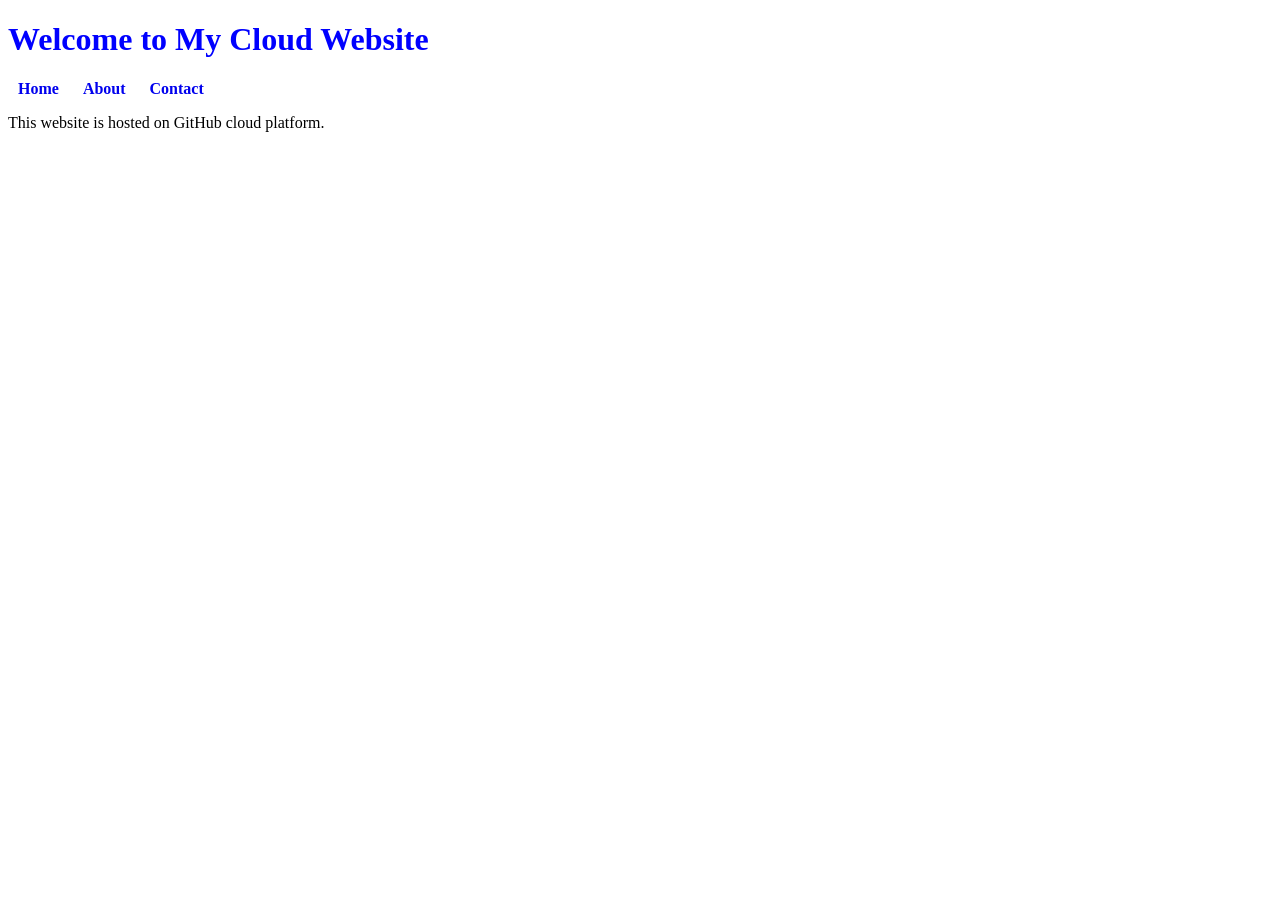
==== index.html @ fdbb37f9 "Create index.html" ====
<!DOCTYPE html>
<html>
<head>
<title>My Cloud Website</title>
<link rel="stylesheet" href="style.css">
</head>

<body>

<h1>Welcome to My Cloud Website</h1>

<nav>
<a href="index.html">Home</a>
<a href="about.html">About</a>
<a href="contact.html">Contact</a>
</nav>

<p>This website is hosted on GitHub cloud platform.</p>

</body>
</html>
---- style.css ----
Create style.css
body{
font-family: Arial;
text-align: center;
background-color: #f2f2f2;
}

h1{
color: blue;
}

nav a{
margin: 10px;
text-decoration: none;
font-weight: bold;
}
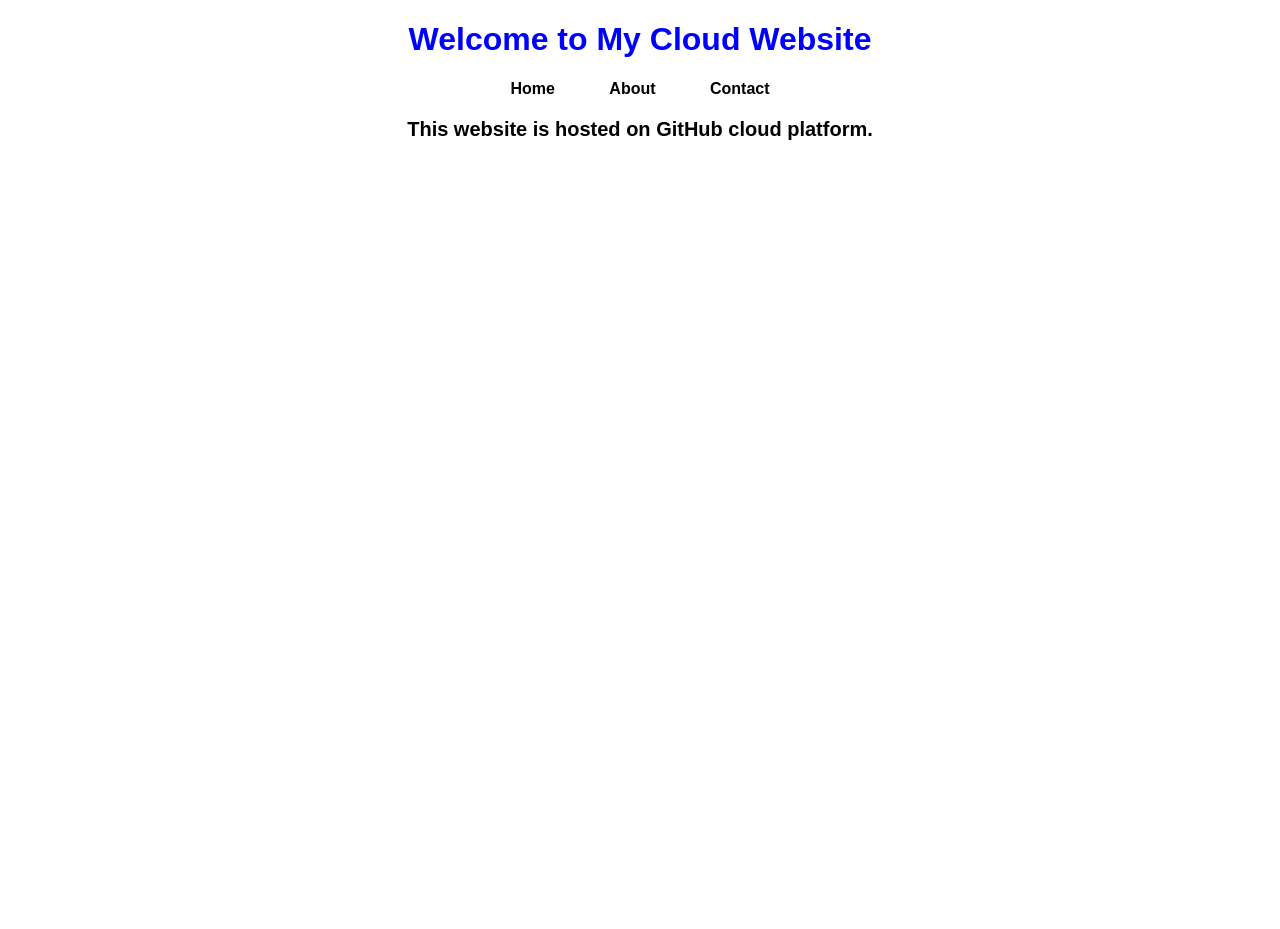
==== commit 1d272dd6: "Update index.html" ====
--- a/index.html
+++ b/index.html
@@ -1,21 +1,23 @@
 <!DOCTYPE html>
 <html>
 <head>
-<title>My Cloud Website</title>
-<link rel="stylesheet" href="style.css">
+    <title>Home</title>
+    <link rel="stylesheet" href="style.css">
 </head>
 
 <body>
 
-<h1>Welcome to My Cloud Website</h1>
+<h1 style="color:blue;">Welcome to My Cloud Website</h1>
 
 <nav>
-<a href="index.html">Home</a>
-<a href="about.html">About</a>
-<a href="contact.html">Contact</a>
+    <a href="index.html" style="color:black;">Home</a>
+    <a href="about.html" style="color:black;">About</a>
+    <a href="contact.html" style="color:black;">Contact</a>
 </nav>
 
-<p>This website is hosted on GitHub cloud platform.</p>
+<p style="color:black;">
+This website is hosted on GitHub cloud platform.
+</p>
 
 </body>
 </html>
--- a/style.css
+++ b/style.css
@@ -1,16 +1,29 @@
-Create style.css
 body{
-font-family: Arial;
-text-align: center;
-background-color: #f2f2f2;
+    font-family: Arial;
+    text-align: center;
+    background-image: url("background.png");
+    background-size: cover;
+    background-repeat: no-repeat;
+    background-position: center;
+    min-height: 100vh;
 }
 
 h1{
-color: blue;
+    color: blue;
+}
+
+p{
+    color: black;
+    font-size: 20px;
+    font-weight: bold;
 }
 
 nav a{
-margin: 10px;
-text-decoration: none;
-font-weight: bold;
+    margin: 10px;
+    text-decoration: none;
+    font-weight: bold;
+    color: black;
+    background-color: white;
+    padding: 10px 15px;
+    border-radius: 5px;
 }
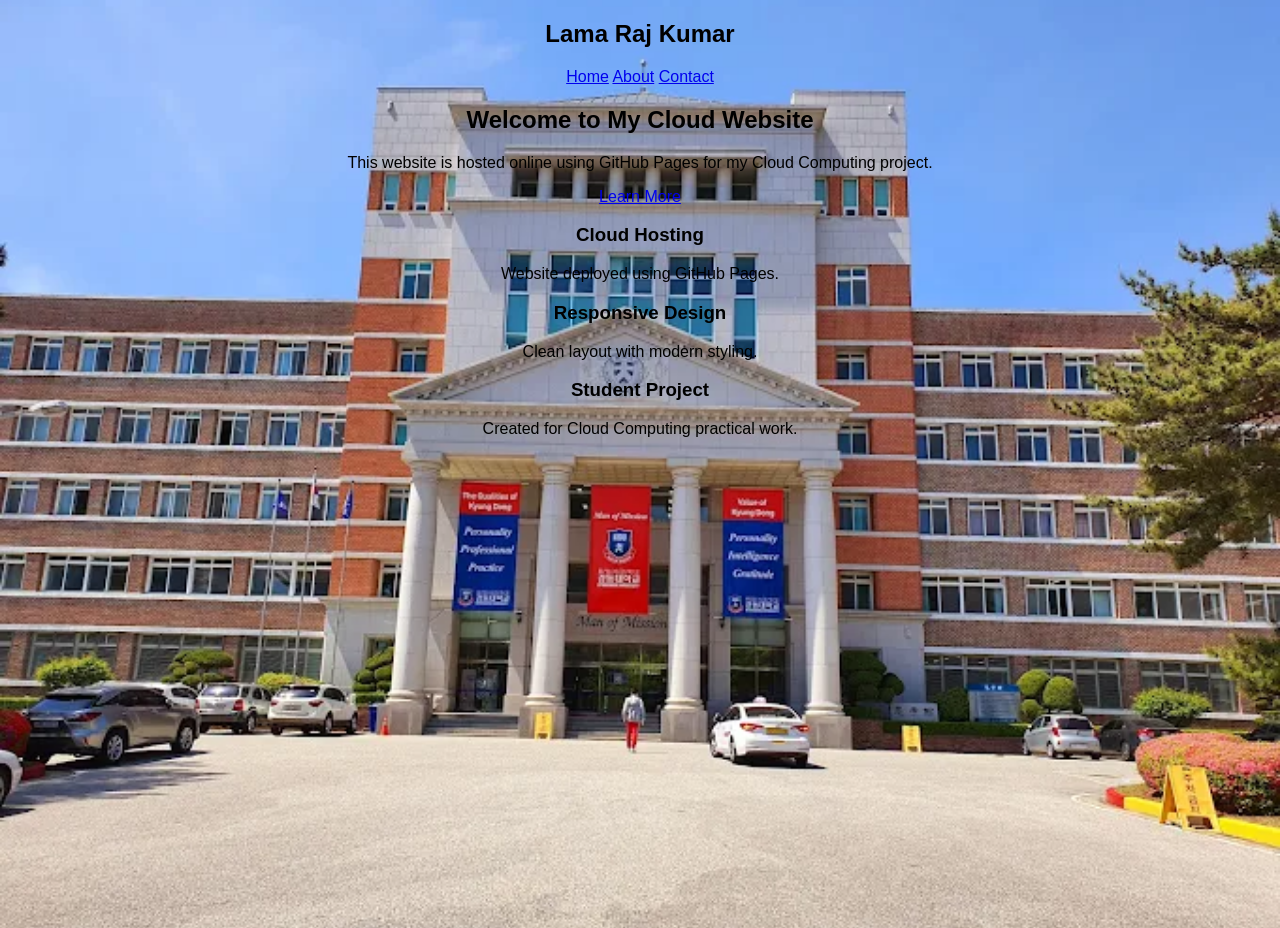
==== commit 3f2420f0: "Update index.html" ====
--- a/index.html
+++ b/index.html
@@ -1,23 +1,47 @@
 <!DOCTYPE html>
 <html>
 <head>
-    <title>Home</title>
+    <title>Home - Cloud Computing Project</title>
     <link rel="stylesheet" href="style.css">
 </head>
-
 <body>
 
-<h1 style="color:blue;">Welcome to My Cloud Website</h1>
+<div class="page">
 
-<nav>
-    <a href="index.html" style="color:black;">Home</a>
-    <a href="about.html" style="color:black;">About</a>
-    <a href="contact.html" style="color:black;">Contact</a>
-</nav>
+    <nav>
+        <h2>Lama Raj Kumar</h2>
+        <div>
+            <a href="index.html">Home</a>
+            <a href="about.html">About</a>
+            <a href="contact.html">Contact</a>
+        </div>
+    </nav>
 
-<p style="color:black;">
-This website is hosted on GitHub cloud platform.
-</p>
+    <section class="hero">
+        <h1>Welcome to My Cloud Website</h1>
+        <p>This website is hosted online using GitHub Pages for my Cloud Computing project.</p>
+        <a class="btn" href="about.html">Learn More</a>
+    </section>
 
+    <section class="cards">
+        <div class="card">
+            <h3>Cloud Hosting</h3>
+            <p>Website deployed using GitHub Pages.</p>
+        </div>
+
+        <div class="card">
+            <h3>Responsive Design</h3>
+            <p>Clean layout with modern styling.</p>
+        </div>
+
+        <div class="card">
+            <h3>Student Project</h3>
+            <p>Created for Cloud Computing practical work.</p>
+        </div>
+    </section>
+
+</div>
+
+<script src="script.js"></script>
 </body>
 </html>
--- a/style.css
+++ b/style.css
@@ -1,29 +1,9 @@
 body{
     font-family: Arial;
     text-align: center;
-    background-image: url("background.png");
+    background-image: url("bg.png");
     background-size: cover;
     background-repeat: no-repeat;
     background-position: center;
     min-height: 100vh;
 }
-
-h1{
-    color: blue;
-}
-
-p{
-    color: black;
-    font-size: 20px;
-    font-weight: bold;
-}
-
-nav a{
-    margin: 10px;
-    text-decoration: none;
-    font-weight: bold;
-    color: black;
-    background-color: white;
-    padding: 10px 15px;
-    border-radius: 5px;
-}
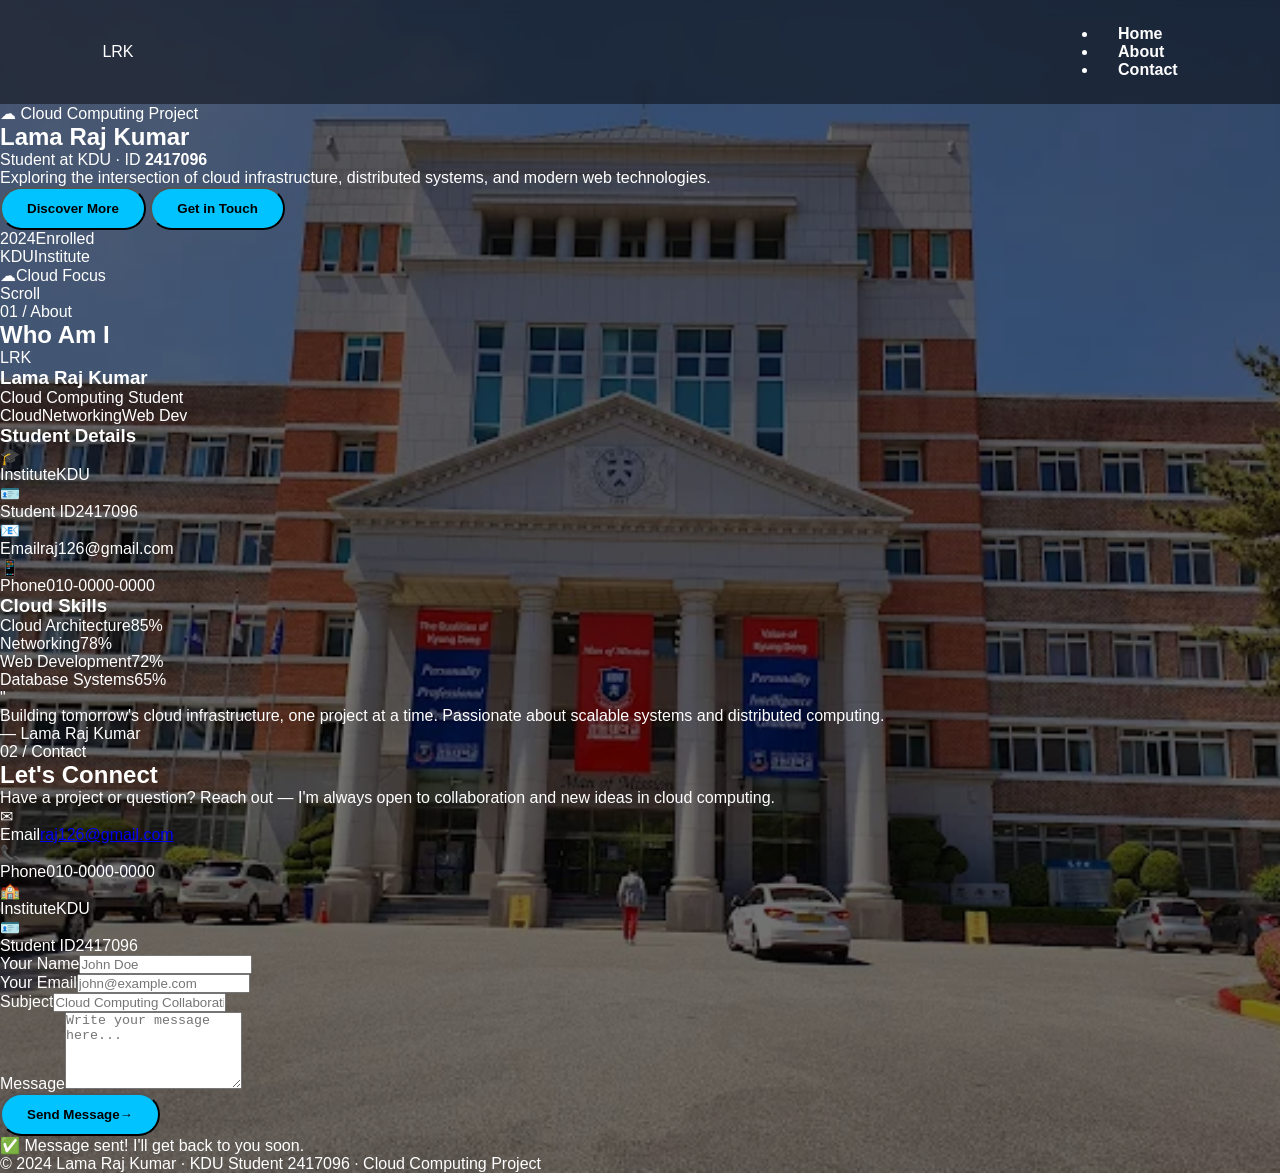
==== commit 450f9c75: "Update index.html" ====
--- a/index.html
+++ b/index.html
@@ -1,47 +1,143 @@
 <!DOCTYPE html>
-<html>
+<html lang="en">
 <head>
-    <title>Home - Cloud Computing Project</title>
-    <link rel="stylesheet" href="style.css">
+  <meta charset="UTF-8" />
+  <meta name="viewport" content="width=device-width, initial-scale=1.0"/>
+  <title>Lama Raj Kumar | KDU</title>
+  <link rel="stylesheet" href="style.css" />
+  <link href="https://fonts.googleapis.com/css2?family=Syne:wght@400;600;700;800&family=DM+Sans:ital,wght@0,300;0,400;0,500;1,300&display=swap" rel="stylesheet">
 </head>
 <body>
 
-<div class="page">
+  <div class="cursor" id="cursor"></div>
+  <div class="cursor-dot" id="cursorDot"></div>
+  <div class="noise"></div>
 
-    <nav>
-        <h2>Lama Raj Kumar</h2>
-        <div>
-            <a href="index.html">Home</a>
-            <a href="about.html">About</a>
-            <a href="contact.html">Contact</a>
+  <nav class="nav" id="nav">
+    <div class="nav-logo">LRK</div>
+    <ul class="nav-links">
+      <li><a href="#home" class="nav-link active" data-section="home">Home</a></li>
+      <li><a href="#about" class="nav-link" data-section="about">About</a></li>
+      <li><a href="#contact" class="nav-link" data-section="contact">Contact</a></li>
+    </ul>
+  </nav>
+
+  <!-- HOME -->
+  <section id="home" class="section section--home active">
+    <div class="home-bg">
+      <div class="orb orb-1"></div>
+      <div class="orb orb-2"></div>
+      <div class="orb orb-3"></div>
+      <div class="grid-lines"></div>
+    </div>
+    <div class="home-content">
+      <div class="home-badge">☁ Cloud Computing Project</div>
+      <h1 class="home-title">
+        <span class="line">Lama</span>
+        <span class="line accent">Raj Kumar</span>
+      </h1>
+      <p class="home-sub">Student at KDU · ID <strong>2417096</strong></p>
+      <p class="home-desc">Exploring the intersection of cloud infrastructure, distributed systems, and modern web technologies.</p>
+      <div class="home-actions">
+        <button class="btn btn--primary" onclick="navigateTo('about')">Discover More</button>
+        <button class="btn btn--ghost" onclick="navigateTo('contact')">Get in Touch</button>
+      </div>
+      <div class="home-stats">
+        <div class="stat"><span class="stat-num">2024</span><span class="stat-label">Enrolled</span></div>
+        <div class="stat-div"></div>
+        <div class="stat"><span class="stat-num">KDU</span><span class="stat-label">Institute</span></div>
+        <div class="stat-div"></div>
+        <div class="stat"><span class="stat-num">☁</span><span class="stat-label">Cloud Focus</span></div>
+      </div>
+    </div>
+    <div class="scroll-hint"><span>Scroll</span><div class="scroll-line"></div></div>
+  </section>
+
+  <!-- ABOUT -->
+  <section id="about" class="section section--about">
+    <div class="about-bg">
+      <div class="orb orb-a1"></div>
+      <div class="orb orb-a2"></div>
+    </div>
+    <div class="section-header">
+      <span class="section-tag">01 / About</span>
+      <h2 class="section-title">Who Am I</h2>
+    </div>
+    <div class="about-grid">
+      <div class="about-card card-profile">
+        <div class="profile-avatar">
+          <div class="avatar-ring"></div>
+          <div class="avatar-inner">LRK</div>
         </div>
-    </nav>
+        <h3>Lama Raj Kumar</h3>
+        <p>Cloud Computing Student</p>
+        <div class="profile-tags">
+          <span>Cloud</span><span>Networking</span><span>Web Dev</span>
+        </div>
+      </div>
+      <div class="about-card card-info">
+        <h3 class="card-title">Student Details</h3>
+        <ul class="info-list">
+          <li><span class="info-icon">🎓</span><div><span class="info-label">Institute</span><span class="info-val">KDU</span></div></li>
+          <li><span class="info-icon">🪪</span><div><span class="info-label">Student ID</span><span class="info-val">2417096</span></div></li>
+          <li><span class="info-icon">📧</span><div><span class="info-label">Email</span><span class="info-val">raj126@gmail.com</span></div></li>
+          <li><span class="info-icon">📱</span><div><span class="info-label">Phone</span><span class="info-val">010-0000-0000</span></div></li>
+        </ul>
+      </div>
+      <div class="about-card card-skills">
+        <h3 class="card-title">Cloud Skills</h3>
+        <div class="skill-bars">
+          <div class="skill-item"><div class="skill-meta"><span>Cloud Architecture</span><span>85%</span></div><div class="skill-bar"><div class="skill-fill" data-w="85"></div></div></div>
+          <div class="skill-item"><div class="skill-meta"><span>Networking</span><span>78%</span></div><div class="skill-bar"><div class="skill-fill" data-w="78"></div></div></div>
+          <div class="skill-item"><div class="skill-meta"><span>Web Development</span><span>72%</span></div><div class="skill-bar"><div class="skill-fill" data-w="72"></div></div></div>
+          <div class="skill-item"><div class="skill-meta"><span>Database Systems</span><span>65%</span></div><div class="skill-bar"><div class="skill-fill" data-w="65"></div></div></div>
+        </div>
+      </div>
+      <div class="about-card card-quote">
+        <div class="quote-mark">"</div>
+        <p>Building tomorrow's cloud infrastructure, one project at a time. Passionate about scalable systems and distributed computing.</p>
+        <span class="quote-author">— Lama Raj Kumar</span>
+      </div>
+    </div>
+  </section>
 
-    <section class="hero">
-        <h1>Welcome to My Cloud Website</h1>
-        <p>This website is hosted online using GitHub Pages for my Cloud Computing project.</p>
-        <a class="btn" href="about.html">Learn More</a>
-    </section>
+  <!-- CONTACT -->
+  <section id="contact" class="section section--contact">
+    <div class="contact-bg">
+      <div class="orb orb-c1"></div>
+      <div class="orb orb-c2"></div>
+    </div>
+    <div class="section-header">
+      <span class="section-tag">02 / Contact</span>
+      <h2 class="section-title">Let's Connect</h2>
+    </div>
+    <div class="contact-layout">
+      <div class="contact-info">
+        <p class="contact-intro">Have a project or question? Reach out — I'm always open to collaboration and new ideas in cloud computing.</p>
+        <div class="contact-cards">
+          <div class="contact-card"><div class="cc-icon">✉</div><div><span class="cc-label">Email</span><a href="mailto:raj126@gmail.com" class="cc-val">raj126@gmail.com</a></div></div>
+          <div class="contact-card"><div class="cc-icon">📞</div><div><span class="cc-label">Phone</span><span class="cc-val">010-0000-0000</span></div></div>
+          <div class="contact-card"><div class="cc-icon">🏫</div><div><span class="cc-label">Institute</span><span class="cc-val">KDU</span></div></div>
+          <div class="contact-card"><div class="cc-icon">🪪</div><div><span class="cc-label">Student ID</span><span class="cc-val">2417096</span></div></div>
+        </div>
+      </div>
+      <form class="contact-form" id="contactForm" onsubmit="handleSubmit(event)">
+        <div class="form-row">
+          <div class="form-group"><label>Your Name</label><input type="text" placeholder="John Doe" required /></div>
+          <div class="form-group"><label>Your Email</label><input type="email" placeholder="john@example.com" required /></div>
+        </div>
+        <div class="form-group"><label>Subject</label><input type="text" placeholder="Cloud Computing Collaboration..." required /></div>
+        <div class="form-group"><label>Message</label><textarea rows="5" placeholder="Write your message here..." required></textarea></div>
+        <button type="submit" class="btn btn--primary btn--full"><span class="btn-text">Send Message</span><span class="btn-icon">→</span></button>
+        <div class="form-success" id="formSuccess">✅ Message sent! I'll get back to you soon.</div>
+      </form>
+    </div>
+  </section>
 
-    <section class="cards">
-        <div class="card">
-            <h3>Cloud Hosting</h3>
-            <p>Website deployed using GitHub Pages.</p>
-        </div>
+  <footer class="footer">
+    <p>© 2024 Lama Raj Kumar · KDU Student <span>2417096</span> · Cloud Computing Project</p>
+  </footer>
 
-        <div class="card">
-            <h3>Responsive Design</h3>
-            <p>Clean layout with modern styling.</p>
-        </div>
-
-        <div class="card">
-            <h3>Student Project</h3>
-            <p>Created for Cloud Computing practical work.</p>
-        </div>
-    </section>
-
-</div>
-
-<script src="script.js"></script>
+  <script src="script.js"></script>
 </body>
 </html>
--- a/style.css
+++ b/style.css
@@ -1,9 +1,154 @@
+*{
+    margin: 0;
+    padding: 0;
+    box-sizing: border-box;
+}
+
 body{
-    font-family: Arial;
+    font-family: Arial, sans-serif;
+    background-image: linear-gradient(rgba(0,0,0,0.55), rgba(0,0,0,0.55)), url("bg.png");
+    background-size: cover;
+    background-position: center;
+    background-repeat: no-repeat;
+    min-height: 100vh;
+    color: white;
+}
+
+.page{
+    animation: fadeIn 0.7s ease-in-out;
+}
+
+@keyframes fadeIn{
+    from{
+        opacity: 0;
+        transform: translateY(20px);
+    }
+    to{
+        opacity: 1;
+        transform: translateY(0);
+    }
+}
+
+nav{
+    display: flex;
+    justify-content: space-between;
+    align-items: center;
+    padding: 25px 8%;
+    background: rgba(0,0,0,0.45);
+    backdrop-filter: blur(8px);
+}
+
+nav h2{
+    color: #00c3ff;
+}
+
+nav a{
+    color: white;
+    text-decoration: none;
+    margin-left: 20px;
+    font-weight: bold;
+    transition: 0.3s;
+}
+
+nav a:hover{
+    color: #00c3ff;
+}
+
+.hero{
     text-align: center;
-    background-image: url("bg.png");
-    background-size: cover;
-    background-repeat: no-repeat;
-    background-position: center;
-    min-height: 100vh;
+    padding: 120px 20px 60px;
 }
+
+.hero h1{
+    font-size: 48px;
+    color: #00c3ff;
+    margin-bottom: 20px;
+}
+
+.hero p{
+    font-size: 20px;
+    margin-bottom: 30px;
+}
+
+.btn{
+    background: #00c3ff;
+    color: black;
+    padding: 12px 25px;
+    border-radius: 25px;
+    text-decoration: none;
+    font-weight: bold;
+    transition: 0.3s;
+}
+
+.btn:hover{
+    background: white;
+}
+
+.cards{
+    display: flex;
+    justify-content: center;
+    gap: 25px;
+    padding: 40px;
+    flex-wrap: wrap;
+}
+
+.card{
+    background: rgba(255,255,255,0.15);
+    padding: 25px;
+    width: 250px;
+    border-radius: 15px;
+    text-align: center;
+    backdrop-filter: blur(8px);
+    transition: 0.3s;
+}
+
+.card:hover{
+    transform: translateY(-10px);
+    background: rgba(255,255,255,0.25);
+}
+
+.card h3{
+    color: #00c3ff;
+    margin-bottom: 10px;
+}
+
+.content{
+    text-align: center;
+    padding: 100px 20px;
+}
+
+.content h1{
+    font-size: 42px;
+    color: #00c3ff;
+    margin-bottom: 20px;
+}
+
+.content p{
+    font-size: 20px;
+    margin: 10px;
+}
+
+.info-box{
+    background: rgba(255,255,255,0.15);
+    width: 400px;
+    max-width: 90%;
+    margin: 30px auto;
+    padding: 25px;
+    border-radius: 15px;
+    backdrop-filter: blur(8px);
+}
+
+@media(max-width: 700px){
+    nav{
+        flex-direction: column;
+    }
+
+    nav a{
+        display: inline-block;
+        margin: 10px;
+    }
+
+    .hero h1{
+        font-size: 34px;
+    }
+}
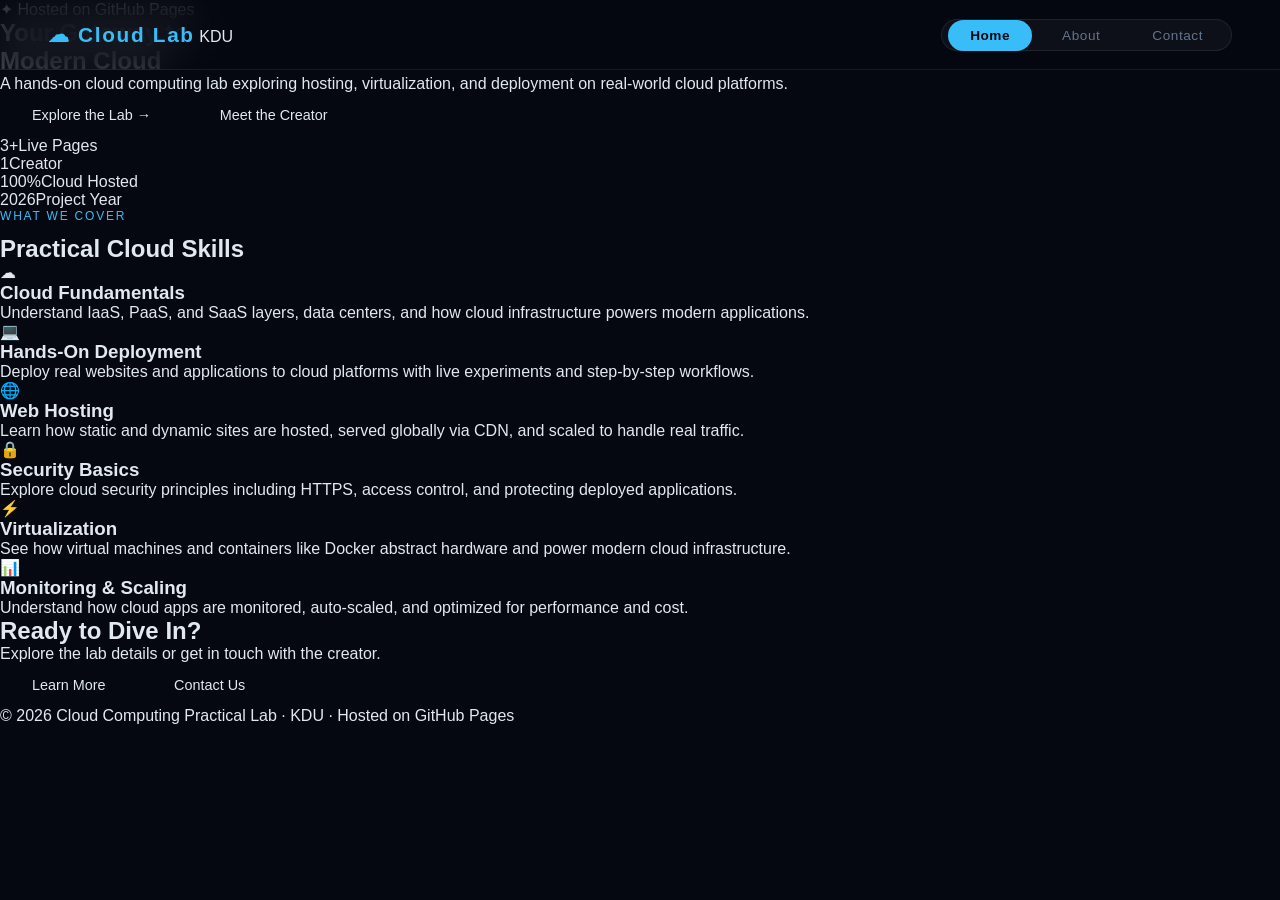
==== commit 43031b53: "Update index.html" ====
--- a/index.html
+++ b/index.html
@@ -3,141 +3,74 @@
 <head>
   <meta charset="UTF-8" />
   <meta name="viewport" content="width=device-width, initial-scale=1.0"/>
-  <title>Lama Raj Kumar | KDU</title>
+  <title>Home | Cloud Computing Lab</title>
   <link rel="stylesheet" href="style.css" />
-  <link href="https://fonts.googleapis.com/css2?family=Syne:wght@400;600;700;800&family=DM+Sans:ital,wght@0,300;0,400;0,500;1,300&display=swap" rel="stylesheet">
+  <link href="https://fonts.googleapis.com/css2?family=Inter:wght@300;400;500;600;700&display=swap" rel="stylesheet">
 </head>
 <body>
 
-  <div class="cursor" id="cursor"></div>
-  <div class="cursor-dot" id="cursorDot"></div>
-  <div class="noise"></div>
-
-  <nav class="nav" id="nav">
-    <div class="nav-logo">LRK</div>
+  <nav class="nav">
+    <div class="nav-brand">
+      <span class="nav-logo">☁ Cloud Lab</span>
+      <span class="nav-uni">KDU</span>
+    </div>
     <ul class="nav-links">
-      <li><a href="#home" class="nav-link active" data-section="home">Home</a></li>
-      <li><a href="#about" class="nav-link" data-section="about">About</a></li>
-      <li><a href="#contact" class="nav-link" data-section="contact">Contact</a></li>
+      <li><a href="index.html" class="nav-link active">Home</a></li>
+      <li><a href="about.html" class="nav-link">About</a></li>
+      <li><a href="contact.html" class="nav-link">Contact</a></li>
     </ul>
   </nav>
 
-  <!-- HOME -->
-  <section id="home" class="section section--home active">
-    <div class="home-bg">
-      <div class="orb orb-1"></div>
-      <div class="orb orb-2"></div>
-      <div class="orb orb-3"></div>
-      <div class="grid-lines"></div>
-    </div>
-    <div class="home-content">
-      <div class="home-badge">☁ Cloud Computing Project</div>
-      <h1 class="home-title">
-        <span class="line">Lama</span>
-        <span class="line accent">Raj Kumar</span>
-      </h1>
-      <p class="home-sub">Student at KDU · ID <strong>2417096</strong></p>
-      <p class="home-desc">Exploring the intersection of cloud infrastructure, distributed systems, and modern web technologies.</p>
-      <div class="home-actions">
-        <button class="btn btn--primary" onclick="navigateTo('about')">Discover More</button>
-        <button class="btn btn--ghost" onclick="navigateTo('contact')">Get in Touch</button>
-      </div>
-      <div class="home-stats">
-        <div class="stat"><span class="stat-num">2024</span><span class="stat-label">Enrolled</span></div>
-        <div class="stat-div"></div>
-        <div class="stat"><span class="stat-num">KDU</span><span class="stat-label">Institute</span></div>
-        <div class="stat-div"></div>
-        <div class="stat"><span class="stat-num">☁</span><span class="stat-label">Cloud Focus</span></div>
+  <div class="hosted-bar">✦ Hosted on GitHub Pages</div>
+
+  <!-- HERO -->
+  <section class="hero">
+    <div class="hero-content">
+      <h1 class="hero-title">Your Gateway to<br><span class="gradient-text">Modern Cloud</span></h1>
+      <p class="hero-sub">A hands-on cloud computing lab exploring hosting, virtualization, and deployment on real-world cloud platforms.</p>
+      <div class="hero-btns">
+        <a href="about.html" class="btn btn-primary">Explore the Lab →</a>
+        <a href="contact.html" class="btn btn-outline">Meet the Creator</a>
       </div>
     </div>
-    <div class="scroll-hint"><span>Scroll</span><div class="scroll-line"></div></div>
-  </section>
 
-  <!-- ABOUT -->
-  <section id="about" class="section section--about">
-    <div class="about-bg">
-      <div class="orb orb-a1"></div>
-      <div class="orb orb-a2"></div>
-    </div>
-    <div class="section-header">
-      <span class="section-tag">01 / About</span>
-      <h2 class="section-title">Who Am I</h2>
-    </div>
-    <div class="about-grid">
-      <div class="about-card card-profile">
-        <div class="profile-avatar">
-          <div class="avatar-ring"></div>
-          <div class="avatar-inner">LRK</div>
-        </div>
-        <h3>Lama Raj Kumar</h3>
-        <p>Cloud Computing Student</p>
-        <div class="profile-tags">
-          <span>Cloud</span><span>Networking</span><span>Web Dev</span>
-        </div>
-      </div>
-      <div class="about-card card-info">
-        <h3 class="card-title">Student Details</h3>
-        <ul class="info-list">
-          <li><span class="info-icon">🎓</span><div><span class="info-label">Institute</span><span class="info-val">KDU</span></div></li>
-          <li><span class="info-icon">🪪</span><div><span class="info-label">Student ID</span><span class="info-val">2417096</span></div></li>
-          <li><span class="info-icon">📧</span><div><span class="info-label">Email</span><span class="info-val">raj126@gmail.com</span></div></li>
-          <li><span class="info-icon">📱</span><div><span class="info-label">Phone</span><span class="info-val">010-0000-0000</span></div></li>
-        </ul>
-      </div>
-      <div class="about-card card-skills">
-        <h3 class="card-title">Cloud Skills</h3>
-        <div class="skill-bars">
-          <div class="skill-item"><div class="skill-meta"><span>Cloud Architecture</span><span>85%</span></div><div class="skill-bar"><div class="skill-fill" data-w="85"></div></div></div>
-          <div class="skill-item"><div class="skill-meta"><span>Networking</span><span>78%</span></div><div class="skill-bar"><div class="skill-fill" data-w="78"></div></div></div>
-          <div class="skill-item"><div class="skill-meta"><span>Web Development</span><span>72%</span></div><div class="skill-bar"><div class="skill-fill" data-w="72"></div></div></div>
-          <div class="skill-item"><div class="skill-meta"><span>Database Systems</span><span>65%</span></div><div class="skill-bar"><div class="skill-fill" data-w="65"></div></div></div>
-        </div>
-      </div>
-      <div class="about-card card-quote">
-        <div class="quote-mark">"</div>
-        <p>Building tomorrow's cloud infrastructure, one project at a time. Passionate about scalable systems and distributed computing.</p>
-        <span class="quote-author">— Lama Raj Kumar</span>
-      </div>
+    <div class="stats-row">
+      <div class="stat-box"><span class="stat-n">3+</span><span class="stat-l">Live Pages</span></div>
+      <div class="stat-box"><span class="stat-n">1</span><span class="stat-l">Creator</span></div>
+      <div class="stat-box"><span class="stat-n">100%</span><span class="stat-l">Cloud Hosted</span></div>
+      <div class="stat-box"><span class="stat-n">2026</span><span class="stat-l">Project Year</span></div>
     </div>
   </section>
 
-  <!-- CONTACT -->
-  <section id="contact" class="section section--contact">
-    <div class="contact-bg">
-      <div class="orb orb-c1"></div>
-      <div class="orb orb-c2"></div>
+  <!-- FEATURES -->
+  <section class="features">
+    <div class="features-header">
+      <p class="section-tag">What We Cover</p>
+      <h2>Practical Cloud Skills</h2>
     </div>
-    <div class="section-header">
-      <span class="section-tag">02 / Contact</span>
-      <h2 class="section-title">Let's Connect</h2>
+    <div class="cards-grid">
+      <div class="card"><div class="card-icon">☁</div><h3>Cloud Fundamentals</h3><p>Understand IaaS, PaaS, and SaaS layers, data centers, and how cloud infrastructure powers modern applications.</p></div>
+      <div class="card"><div class="card-icon">💻</div><h3>Hands-On Deployment</h3><p>Deploy real websites and applications to cloud platforms with live experiments and step-by-step workflows.</p></div>
+      <div class="card"><div class="card-icon">🌐</div><h3>Web Hosting</h3><p>Learn how static and dynamic sites are hosted, served globally via CDN, and scaled to handle real traffic.</p></div>
+      <div class="card"><div class="card-icon">🔒</div><h3>Security Basics</h3><p>Explore cloud security principles including HTTPS, access control, and protecting deployed applications.</p></div>
+      <div class="card"><div class="card-icon">⚡</div><h3>Virtualization</h3><p>See how virtual machines and containers like Docker abstract hardware and power modern cloud infrastructure.</p></div>
+      <div class="card"><div class="card-icon">📊</div><h3>Monitoring & Scaling</h3><p>Understand how cloud apps are monitored, auto-scaled, and optimized for performance and cost.</p></div>
     </div>
-    <div class="contact-layout">
-      <div class="contact-info">
-        <p class="contact-intro">Have a project or question? Reach out — I'm always open to collaboration and new ideas in cloud computing.</p>
-        <div class="contact-cards">
-          <div class="contact-card"><div class="cc-icon">✉</div><div><span class="cc-label">Email</span><a href="mailto:raj126@gmail.com" class="cc-val">raj126@gmail.com</a></div></div>
-          <div class="contact-card"><div class="cc-icon">📞</div><div><span class="cc-label">Phone</span><span class="cc-val">010-0000-0000</span></div></div>
-          <div class="contact-card"><div class="cc-icon">🏫</div><div><span class="cc-label">Institute</span><span class="cc-val">KDU</span></div></div>
-          <div class="contact-card"><div class="cc-icon">🪪</div><div><span class="cc-label">Student ID</span><span class="cc-val">2417096</span></div></div>
-        </div>
-      </div>
-      <form class="contact-form" id="contactForm" onsubmit="handleSubmit(event)">
-        <div class="form-row">
-          <div class="form-group"><label>Your Name</label><input type="text" placeholder="John Doe" required /></div>
-          <div class="form-group"><label>Your Email</label><input type="email" placeholder="john@example.com" required /></div>
-        </div>
-        <div class="form-group"><label>Subject</label><input type="text" placeholder="Cloud Computing Collaboration..." required /></div>
-        <div class="form-group"><label>Message</label><textarea rows="5" placeholder="Write your message here..." required></textarea></div>
-        <button type="submit" class="btn btn--primary btn--full"><span class="btn-text">Send Message</span><span class="btn-icon">→</span></button>
-        <div class="form-success" id="formSuccess">✅ Message sent! I'll get back to you soon.</div>
-      </form>
+  </section>
+
+  <!-- CTA -->
+  <section class="cta">
+    <h2>Ready to Dive In?</h2>
+    <p>Explore the lab details or get in touch with the creator.</p>
+    <div class="hero-btns">
+      <a href="about.html" class="btn btn-primary">Learn More</a>
+      <a href="contact.html" class="btn btn-outline">Contact Us</a>
     </div>
   </section>
 
   <footer class="footer">
-    <p>© 2024 Lama Raj Kumar · KDU Student <span>2417096</span> · Cloud Computing Project</p>
+    <p>© 2026 Cloud Computing Practical Lab · KDU · Hosted on GitHub Pages</p>
   </footer>
 
-  <script src="script.js"></script>
 </body>
 </html>
--- a/style.css
+++ b/style.css
@@ -1,154 +1,123 @@
-*{
-    margin: 0;
-    padding: 0;
-    box-sizing: border-box;
+:root {
+  --bg: #050810;
+  --surface: rgba(255,255,255,0.04);
+  --surface2: rgba(255,255,255,0.08);
+  --border: rgba(255,255,255,0.08);
+  --border-hover: rgba(100,200,255,0.3);
+  --accent: #38bdf8;
+  --accent2: #818cf8;
+  --accent3: #34d399;
+  --text: #e2e8f0;
+  --text-dim: #64748b;
+  --text-muted: #334155;
+  --nav-h: 70px;
+  --radius: 16px;
+  --transition: 0.65s cubic-bezier(0.77, 0, 0.175, 1);
 }
 
-body{
-    font-family: Arial, sans-serif;
-    background-image: linear-gradient(rgba(0,0,0,0.55), rgba(0,0,0,0.55)), url("bg.png");
-    background-size: cover;
-    background-position: center;
-    background-repeat: no-repeat;
-    min-height: 100vh;
-    color: white;
-}
+*, *::before, *::after { margin: 0; padding: 0; box-sizing: border-box; }
+html { scroll-behavior: smooth; }
+body { font-family: 'DM Sans', sans-serif; background: var(--bg); color: var(--text); min-height: 100vh; overflow-x: hidden; cursor: none; }
+a { color: inherit; text-decoration: none; }
 
-.page{
-    animation: fadeIn 0.7s ease-in-out;
-}
+.cursor { width: 36px; height: 36px; border: 1.5px solid var(--accent); border-radius: 50%; position: fixed; pointer-events: none; z-index: 9999; transform: translate(-50%, -50%); transition: width 0.3s, height 0.3s, border-color 0.3s, opacity 0.3s; mix-blend-mode: screen; }
+.cursor-dot { width: 5px; height: 5px; background: var(--accent); border-radius: 50%; position: fixed; pointer-events: none; z-index: 9999; transform: translate(-50%, -50%); }
+.cursor.active { width: 60px; height: 60px; border-color: var(--accent2); opacity: 0.5; }
 
-@keyframes fadeIn{
-    from{
-        opacity: 0;
-        transform: translateY(20px);
-    }
-    to{
-        opacity: 1;
-        transform: translateY(0);
-    }
-}
+.noise { position: fixed; inset: 0; z-index: 1; pointer-events: none; opacity: 0.03; background-image: url("data:image/svg+xml,%3Csvg viewBox='0 0 256 256' xmlns='http://www.w3.org/2000/svg'%3E%3Cfilter id='noise'%3E%3CfeTurbulence type='fractalNoise' baseFrequency='0.9' numOctaves='4' stitchTiles='stitch'/%3E%3C/filter%3E%3Crect width='100%25' height='100%25' filter='url(%23noise)'/%3E%3C/svg%3E"); background-size: 200px 200px; }
 
-nav{
-    display: flex;
-    justify-content: space-between;
-    align-items: center;
-    padding: 25px 8%;
-    background: rgba(0,0,0,0.45);
-    backdrop-filter: blur(8px);
-}
+.nav { position: fixed; top: 0; left: 0; right: 0; height: var(--nav-h); display: flex; align-items: center; justify-content: space-between; padding: 0 48px; z-index: 100; background: rgba(5,8,16,0.7); backdrop-filter: blur(20px); border-bottom: 1px solid var(--border); }
+.nav-logo { font-family: 'Syne', sans-serif; font-weight: 800; font-size: 1.3rem; letter-spacing: 0.08em; color: var(--accent); cursor: pointer; }
+.nav-logo:hover { text-shadow: 0 0 20px var(--accent); }
+.nav-links { display: flex; gap: 8px; list-style: none; background: var(--surface); border: 1px solid var(--border); border-radius: 100px; padding: 6px; }
+.nav-link { font-family: 'DM Sans', sans-serif; font-size: 0.85rem; font-weight: 500; letter-spacing: 0.04em; padding: 8px 22px; border-radius: 100px; color: var(--text-dim); transition: color 0.25s, background 0.25s; cursor: pointer; }
+.nav-link:hover { color: var(--text); }
+.nav-link.active { background: var(--accent); color: var(--bg); font-weight: 600; }
 
-nav h2{
-    color: #00c3ff;
-}
+.section { min-height: 100vh; padding: calc(var(--nav-h) + 60px) 64px 80px; position: relative; overflow: hidden; display: none; }
+.section.active { display: block; animation: sectionIn 0.7s cubic-bezier(0.77,0,0.175,1) forwards; }
+.section.exit { animation: sectionOut 0.45s cubic-bezier(0.77,0,0.175,1) forwards; }
 
-nav a{
-    color: white;
-    text-decoration: none;
-    margin-left: 20px;
-    font-weight: bold;
-    transition: 0.3s;
-}
+@keyframes sectionIn { from { opacity: 0; transform: translateY(40px); } to { opacity: 1; transform: translateY(0); } }
+@keyframes sectionOut { from { opacity: 1; transform: translateY(0); } to { opacity: 0; transform: translateY(-30px); } }
+@keyframes fadeUp { from { opacity: 0; transform: translateY(24px); } to { opacity: 1; transform: translateY(0); } }
+@keyframes spin { to { transform: rotate(360deg); } }
+@keyframes scrollPulse { 0%, 100% { opacity: 1; } 50% { opacity: 0.3; } }
 
-nav a:hover{
-    color: #00c3ff;
-}
+.orb { position: absolute; border-radius: 50%; filter: blur(90px); pointer-events: none; z-index: 0; }
+.orb-1 { width: 500px; height: 500px; background: rgba(56,189,248,0.12); top: -100px; right: -100px; }
+.orb-2 { width: 400px; height: 400px; background: rgba(129,140,248,0.1); bottom: 50px; left: -100px; }
+.orb-3 { width: 300px; height: 300px; background: rgba(52,211,153,0.08); top: 50%; right: 20%; }
+.orb-a1 { width: 450px; height: 450px; background: rgba(129,140,248,0.12); top: -80px; left: 40%; }
+.orb-a2 { width: 350px; height: 350px; background: rgba(56,189,248,0.08); bottom: 0; left: -80px; }
+.orb-c1 { width: 400px; height: 400px; background: rgba(52,211,153,0.1); top: 0; right: 0; }
+.orb-c2 { width: 500px; height: 500px; background: rgba(56,189,248,0.08); bottom: -100px; left: -100px; }
+.grid-lines { position: absolute; inset: 0; z-index: 0; background-image: linear-gradient(rgba(255,255,255,0.02) 1px, transparent 1px), linear-gradient(90deg, rgba(255,255,255,0.02) 1px, transparent 1px); background-size: 60px 60px; }
 
-.hero{
-    text-align: center;
-    padding: 120px 20px 60px;
-}
+.home-content { position: relative; z-index: 2; max-width: 680px; padding-top: 40px; }
+.home-badge { display: inline-flex; align-items: center; gap: 8px; background: rgba(56,189,248,0.1); border: 1px solid rgba(56,189,248,0.25); color: var(--accent); font-size: 0.8rem; font-weight: 500; letter-spacing: 0.06em; padding: 8px 18px; border-radius: 100px; margin-bottom: 32px; animation: fadeUp 0.6s 0.1s both; }
+.home-title { font-family: 'Syne', sans-serif; font-size: clamp(3.5rem, 8vw, 7rem); font-weight: 800; line-height: 0.95; letter-spacing: -0.03em; margin-bottom: 28px; }
+.home-title .line { display: block; animation: fadeUp 0.7s both; }
+.home-title .line:nth-child(1) { animation-delay: 0.15s; }
+.home-title .line:nth-child(2) { animation-delay: 0.25s; }
+.home-title .accent { background: linear-gradient(135deg, var(--accent), var(--accent2)); -webkit-background-clip: text; -webkit-text-fill-color: transparent; background-clip: text; }
+.home-sub { font-size: 1rem; color: var(--text-dim); margin-bottom: 16px; animation: fadeUp 0.7s 0.3s both; }
+.home-desc { font-size: 1.05rem; color: var(--text-dim); line-height: 1.7; max-width: 520px; margin-bottom: 40px; animation: fadeUp 0.7s 0.35s both; }
+.home-actions { display: flex; gap: 16px; margin-bottom: 64px; animation: fadeUp 0.7s 0.4s both; }
+.home-stats { display: flex; align-items: center; gap: 32px; animation: fadeUp 0.7s 0.5s both; }
+.stat { display: flex; flex-direction: column; gap: 4px; }
+.stat-num { font-family: 'Syne', sans-serif; font-size: 1.5rem; font-weight: 700; }
+.stat-label { font-size: 0.75rem; color: var(--text-dim); letter-spacing: 0.05em; text-transform: uppercase; }
+.stat-div { width: 1px; height: 40px; background: var(--border); }
+.scroll-hint { position: absolute; bottom: 40px; right: 64px; display: flex; flex-direction: column; align-items: center; gap: 12px; z-index: 2; animation: fadeUp 1s 0.8s both; }
+.scroll-hint span { font-size: 0.7rem; letter-spacing: 0.15em; text-transform: uppercase; color: var(--text-muted); writing-mode: vertical-rl; }
+.scroll-line { width: 1px; height: 60px; background: linear-gradient(to bottom, var(--accent), transparent); animation: scrollPulse 2s ease-in-out infinite; }
 
-.hero h1{
-    font-size: 48px;
-    color: #00c3ff;
-    margin-bottom: 20px;
-}
+.btn { font-family: 'DM Sans', sans-serif; font-size: 0.9rem; font-weight: 500; padding: 14px 32px; border-radius: 100px; border: none; cursor: pointer; transition: transform 0.2s, box-shadow 0.2s; display: inline-flex; align-items: center; gap: 8px; }
+.btn--primary { background: var(--accent); color: var(--bg); font-weight: 600; }
+.btn--primary:hover { transform: translateY(-2px); box-shadow: 0 8px 30px rgba(56,189,248,0.35); }
+.btn--ghost { background: var(--surface); color: var(--text); border: 1px solid var(--border); }
+.btn--ghost:hover { background: var(--surface2); border-color: var(--border-hover); transform: translateY(-2px); }
+.btn--full { width: 100%; justify-content: center; border-radius: var(--radius); }
 
-.hero p{
-    font-size: 20px;
-    margin-bottom: 30px;
-}
+.section-header { position: relative; z-index: 2; margin-bottom: 56px; }
+.section-tag { font-size: 0.75rem; letter-spacing: 0.15em; text-transform: uppercase; color: var(--accent); display: block; margin-bottom: 12px; }
+.section-title { font-family: 'Syne', sans-serif; font-size: clamp(2.5rem, 5vw, 4rem); font-weight: 800; letter-spacing: -0.02em; line-height: 1; }
 
-.btn{
-    background: #00c3ff;
-    color: black;
-    padding: 12px 25px;
-    border-radius: 25px;
-    text-decoration: none;
-    font-weight: bold;
-    transition: 0.3s;
-}
+.about-grid { display: grid; grid-template-columns: 280px 1fr; gap: 20px; position: relative; z-index: 2; }
+.about-card { background: var(--surface); border: 1px solid var(--border); border-radius: var(--radius); padding: 32px; transition: border-color 0.3s, transform 0.3s; }
+.about-card:hover { border-color: var(--border-hover); transform: translateY(-3px); }
+.card-title { font-family: 'Syne', sans-serif; font-size: 1rem; font-weight: 700; letter-spacing: 0.04em; color: var(--text-dim); text-transform: uppercase; margin-bottom: 24px; }
+.card-profile { grid-row: span 2; display: flex; flex-direction: column; align-items: center; text-align: center; gap: 12px; }
+.profile-avatar { position: relative; width: 110px; height: 110px; margin-bottom: 8px; }
+.avatar-ring { position: absolute; inset: -4px; border-radius: 50%; border: 2px solid var(--accent); animation: spin 6s linear infinite; opacity: 0.6; }
+.avatar-inner { width: 100%; height: 100%; border-radius: 50%; background: linear-gradient(135deg, rgba(56,189,248,0.2), rgba(129,140,248,0.2)); display: flex; align-items: center; justify-content: center; font-family: 'Syne', sans-serif; font-size: 1.8rem; font-weight: 800; color: var(--accent); }
+.card-profile h3 { font-family: 'Syne', sans-serif; font-size: 1.3rem; font-weight: 700; }
+.card-profile p { color: var(--text-dim); font-size: 0.9rem; }
+.profile-tags { display: flex; flex-wrap: wrap; gap: 8px; justify-content: center; margin-top: 12px; }
+.profile-tags span { background: rgba(56,189,248,0.1); border: 1px solid rgba(56,189,248,0.2); color: var(--accent); font-size: 0.75rem; padding: 4px 14px; border-radius: 100px; }
+.info-list { list-style: none; display: flex; flex-direction: column; gap: 20px; }
+.info-list li { display: flex; align-items: flex-start; gap: 16px; }
+.info-icon { font-size: 1.2rem; margin-top: 2px; }
+.info-label { display: block; font-size: 0.75rem; color: var(--text-dim); text-transform: uppercase; letter-spacing: 0.05em; margin-bottom: 3px; }
+.info-val { font-size: 0.95rem; font-weight: 500; }
+.skill-bars { display: flex; flex-direction: column; gap: 20px; }
+.skill-item { display: flex; flex-direction: column; gap: 8px; }
+.skill-meta { display: flex; justify-content: space-between; font-size: 0.85rem; color: var(--text-dim); }
+.skill-bar { height: 6px; background: var(--surface2); border-radius: 100px; overflow: hidden; }
+.skill-fill { height: 100%; border-radius: 100px; background: linear-gradient(90deg, var(--accent), var(--accent2)); width: 0; transition: width 1.2s cubic-bezier(0.77,0,0.175,1); }
+.card-quote { background: linear-gradient(135deg, rgba(56,189,248,0.06), rgba(129,140,248,0.06)); border-color: rgba(56,189,248,0.15); }
+.quote-mark { font-family: 'Syne', sans-serif; font-size: 5rem; line-height: 1; color: var(--accent); opacity: 0.3; margin-bottom: 8px; }
+.card-quote p { font-size: 1rem; line-height: 1.7; color: var(--text-dim); font-style: italic; }
+.quote-author { display: block; margin-top: 16px; font-size: 0.85rem; color: var(--accent); }
 
-.btn:hover{
-    background: white;
-}
-
-.cards{
-    display: flex;
-    justify-content: center;
-    gap: 25px;
-    padding: 40px;
-    flex-wrap: wrap;
-}
-
-.card{
-    background: rgba(255,255,255,0.15);
-    padding: 25px;
-    width: 250px;
-    border-radius: 15px;
-    text-align: center;
-    backdrop-filter: blur(8px);
-    transition: 0.3s;
-}
-
-.card:hover{
-    transform: translateY(-10px);
-    background: rgba(255,255,255,0.25);
-}
-
-.card h3{
-    color: #00c3ff;
-    margin-bottom: 10px;
-}
-
-.content{
-    text-align: center;
-    padding: 100px 20px;
-}
-
-.content h1{
-    font-size: 42px;
-    color: #00c3ff;
-    margin-bottom: 20px;
-}
-
-.content p{
-    font-size: 20px;
-    margin: 10px;
-}
-
-.info-box{
-    background: rgba(255,255,255,0.15);
-    width: 400px;
-    max-width: 90%;
-    margin: 30px auto;
-    padding: 25px;
-    border-radius: 15px;
-    backdrop-filter: blur(8px);
-}
-
-@media(max-width: 700px){
-    nav{
-        flex-direction: column;
-    }
-
-    nav a{
-        display: inline-block;
-        margin: 10px;
-    }
-
-    .hero h1{
-        font-size: 34px;
-    }
-}
+.contact-layout { display: grid; grid-template-columns: 1fr 1.2fr; gap: 48px; position: relative; z-index: 2; align-items: start; }
+.contact-intro { font-size: 1.05rem; color: var(--text-dim); line-height: 1.75; margin-bottom: 36px; }
+.contact-cards { display: flex; flex-direction: column; gap: 16px; }
+.contact-card { display: flex; align-items: center; gap: 16px; background: var(--surface); border: 1px solid var(--border); border-radius: var(--radius); padding: 20px 24px; transition: border-color 0.3s, transform 0.3s; }
+.contact-card:hover { border-color: var(--border-hover); transform: translateX(4px); }
+.cc-icon { width: 44px; height: 44px; background: rgba(56,189,248,0.1); border-radius: 10px; display: flex; align-items: center; justify-content: center; font-size: 1.2rem; flex-shrink: 0; }
+.cc-label { display: block; font-size: 0.72rem; color: var(--text-dim); text-transform: uppercase; letter-spacing: 0.06em; margin-bottom: 3px; }
+.cc-val { font-size: 0.95rem; font-weight: 500; }
+a.cc-val:hover { color: var(--accent); }
+.contact-form { b
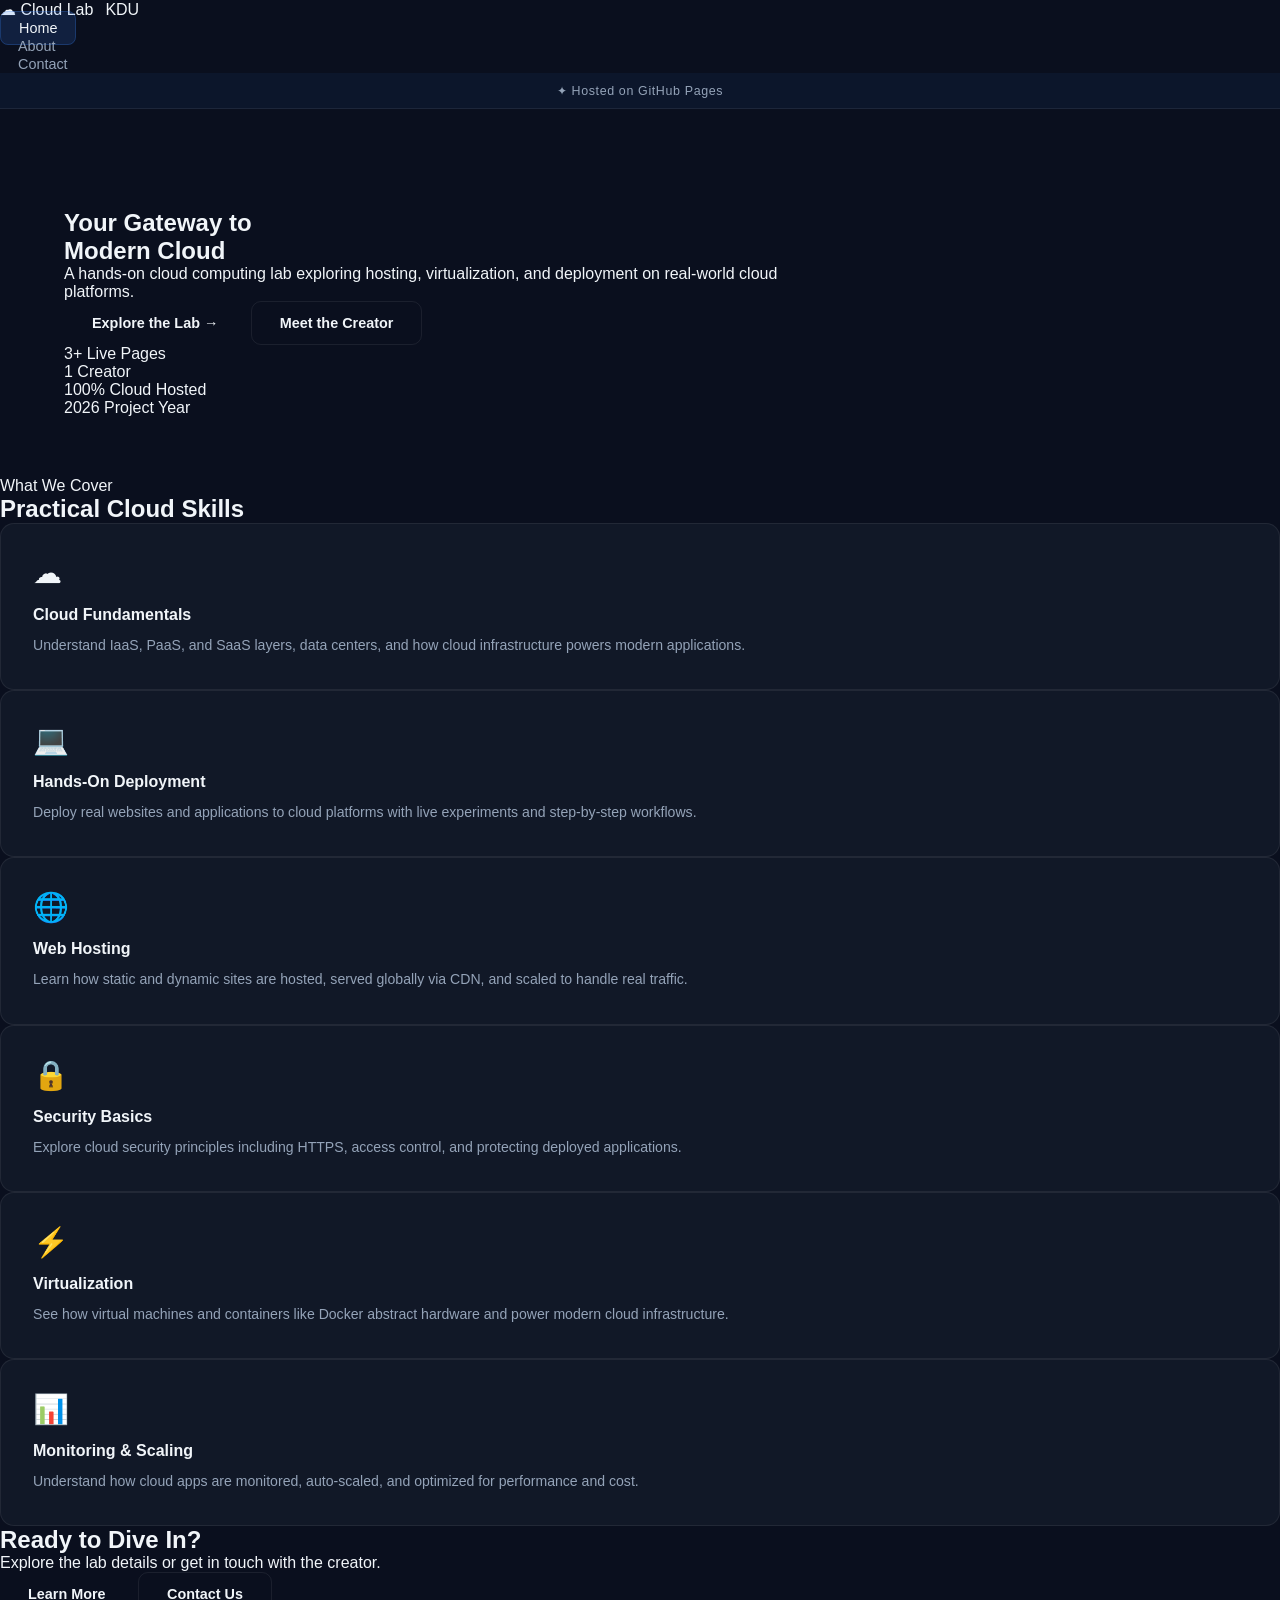
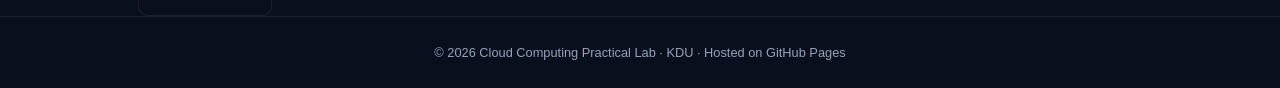
==== commit 8b89359c: "Update index.html" ====
--- a/index.html
+++ b/index.html
@@ -2,74 +2,111 @@
 <html lang="en">
 <head>
   <meta charset="UTF-8" />
-  <meta name="viewport" content="width=device-width, initial-scale=1.0"/>
+  <meta name="viewport" content="width=device-width, initial-scale=1.0" />
   <title>Home | Cloud Computing Lab</title>
   <link rel="stylesheet" href="style.css" />
-  <link href="https://fonts.googleapis.com/css2?family=Inter:wght@300;400;500;600;700&display=swap" rel="stylesheet">
 </head>
 <body>
 
-  <nav class="nav">
+  <!-- NAVBAR -->
+  <nav class="navbar">
     <div class="nav-brand">
-      <span class="nav-logo">☁ Cloud Lab</span>
-      <span class="nav-uni">KDU</span>
+      <span class="nav-title">&#9729; Cloud Lab</span>
+      <span class="nav-badge">KDU</span>
     </div>
-    <ul class="nav-links">
+    <ul class="nav-menu">
       <li><a href="index.html" class="nav-link active">Home</a></li>
       <li><a href="about.html" class="nav-link">About</a></li>
       <li><a href="contact.html" class="nav-link">Contact</a></li>
     </ul>
   </nav>
 
-  <div class="hosted-bar">✦ Hosted on GitHub Pages</div>
+  <!-- HOSTED BAR -->
+  <div class="hosted-bar">&#10022; Hosted on GitHub Pages</div>
 
   <!-- HERO -->
   <section class="hero">
-    <div class="hero-content">
-      <h1 class="hero-title">Your Gateway to<br><span class="gradient-text">Modern Cloud</span></h1>
-      <p class="hero-sub">A hands-on cloud computing lab exploring hosting, virtualization, and deployment on real-world cloud platforms.</p>
-      <div class="hero-btns">
-        <a href="about.html" class="btn btn-primary">Explore the Lab →</a>
+    <div class="hero-inner">
+      <h1 class="hero-heading">Your Gateway to<br /><span class="hero-highlight">Modern Cloud</span></h1>
+      <p class="hero-desc">A hands-on cloud computing lab exploring hosting, virtualization, and deployment on real-world cloud platforms.</p>
+      <div class="btn-group">
+        <a href="about.html" class="btn btn-blue">Explore the Lab &rarr;</a>
         <a href="contact.html" class="btn btn-outline">Meet the Creator</a>
       </div>
     </div>
 
-    <div class="stats-row">
-      <div class="stat-box"><span class="stat-n">3+</span><span class="stat-l">Live Pages</span></div>
-      <div class="stat-box"><span class="stat-n">1</span><span class="stat-l">Creator</span></div>
-      <div class="stat-box"><span class="stat-n">100%</span><span class="stat-l">Cloud Hosted</span></div>
-      <div class="stat-box"><span class="stat-n">2026</span><span class="stat-l">Project Year</span></div>
+    <!-- STATS -->
+    <div class="stats-bar">
+      <div class="stat">
+        <span class="stat-number">3+</span>
+        <span class="stat-label">Live Pages</span>
+      </div>
+      <div class="stat">
+        <span class="stat-number">1</span>
+        <span class="stat-label">Creator</span>
+      </div>
+      <div class="stat">
+        <span class="stat-number">100%</span>
+        <span class="stat-label">Cloud Hosted</span>
+      </div>
+      <div class="stat">
+        <span class="stat-number">2026</span>
+        <span class="stat-label">Project Year</span>
+      </div>
     </div>
   </section>
 
   <!-- FEATURES -->
-  <section class="features">
-    <div class="features-header">
-      <p class="section-tag">What We Cover</p>
-      <h2>Practical Cloud Skills</h2>
-    </div>
-    <div class="cards-grid">
-      <div class="card"><div class="card-icon">☁</div><h3>Cloud Fundamentals</h3><p>Understand IaaS, PaaS, and SaaS layers, data centers, and how cloud infrastructure powers modern applications.</p></div>
-      <div class="card"><div class="card-icon">💻</div><h3>Hands-On Deployment</h3><p>Deploy real websites and applications to cloud platforms with live experiments and step-by-step workflows.</p></div>
-      <div class="card"><div class="card-icon">🌐</div><h3>Web Hosting</h3><p>Learn how static and dynamic sites are hosted, served globally via CDN, and scaled to handle real traffic.</p></div>
-      <div class="card"><div class="card-icon">🔒</div><h3>Security Basics</h3><p>Explore cloud security principles including HTTPS, access control, and protecting deployed applications.</p></div>
-      <div class="card"><div class="card-icon">⚡</div><h3>Virtualization</h3><p>See how virtual machines and containers like Docker abstract hardware and power modern cloud infrastructure.</p></div>
-      <div class="card"><div class="card-icon">📊</div><h3>Monitoring & Scaling</h3><p>Understand how cloud apps are monitored, auto-scaled, and optimized for performance and cost.</p></div>
+  <section class="section">
+    <div class="section-label">What We Cover</div>
+    <h2 class="section-title">Practical Cloud Skills</h2>
+    <div class="card-grid">
+      <div class="card">
+        <div class="card-icon">&#9729;</div>
+        <h3>Cloud Fundamentals</h3>
+        <p>Understand IaaS, PaaS, and SaaS layers, data centers, and how cloud infrastructure powers modern applications.</p>
+      </div>
+      <div class="card">
+        <div class="card-icon">&#128187;</div>
+        <h3>Hands-On Deployment</h3>
+        <p>Deploy real websites and applications to cloud platforms with live experiments and step-by-step workflows.</p>
+      </div>
+      <div class="card">
+        <div class="card-icon">&#127760;</div>
+        <h3>Web Hosting</h3>
+        <p>Learn how static and dynamic sites are hosted, served globally via CDN, and scaled to handle real traffic.</p>
+      </div>
+      <div class="card">
+        <div class="card-icon">&#128274;</div>
+        <h3>Security Basics</h3>
+        <p>Explore cloud security principles including HTTPS, access control, and protecting deployed applications.</p>
+      </div>
+      <div class="card">
+        <div class="card-icon">&#9889;</div>
+        <h3>Virtualization</h3>
+        <p>See how virtual machines and containers like Docker abstract hardware and power modern cloud infrastructure.</p>
+      </div>
+      <div class="card">
+        <div class="card-icon">&#128202;</div>
+        <h3>Monitoring &amp; Scaling</h3>
+        <p>Understand how cloud apps are monitored, auto-scaled, and optimized for performance and cost.</p>
+      </div>
     </div>
   </section>
 
   <!-- CTA -->
-  <section class="cta">
+  <section class="cta-section">
     <h2>Ready to Dive In?</h2>
     <p>Explore the lab details or get in touch with the creator.</p>
-    <div class="hero-btns">
-      <a href="about.html" class="btn btn-primary">Learn More</a>
+    <div class="btn-group centered">
+      <a href="about.html" class="btn btn-blue">Learn More</a>
       <a href="contact.html" class="btn btn-outline">Contact Us</a>
     </div>
   </section>
 
+  <!-- FOOTER -->
   <footer class="footer">
-    <p>© 2026 Cloud Computing Practical Lab · KDU · Hosted on GitHub Pages</p>
+    <p>&copy; 2026 Cloud Computing Practical Lab &middot; KDU &middot; Hosted on GitHub Pages</p>
   </footer>
 
 </body>
--- a/style.css
+++ b/style.css
@@ -1,123 +1,135 @@
 :root {
-  --bg: #050810;
-  --surface: rgba(255,255,255,0.04);
-  --surface2: rgba(255,255,255,0.08);
-  --border: rgba(255,255,255,0.08);
-  --border-hover: rgba(100,200,255,0.3);
-  --accent: #38bdf8;
-  --accent2: #818cf8;
-  --accent3: #34d399;
-  --text: #e2e8f0;
-  --text-dim: #64748b;
-  --text-muted: #334155;
-  --nav-h: 70px;
-  --radius: 16px;
-  --transition: 0.65s cubic-bezier(0.77, 0, 0.175, 1);
+  --bg: #0a0f1e;
+  --bg2: #0f1629;
+  --surface: #111827;
+  --surface2: #1a2235;
+  --border: rgba(255,255,255,0.07);
+  --accent: #3b82f6;
+  --accent2: #60a5fa;
+  --text: #f1f5f9;
+  --text-dim: #94a3b8;
+  --radius: 14px;
 }
 
 *, *::before, *::after { margin: 0; padding: 0; box-sizing: border-box; }
-html { scroll-behavior: smooth; }
-body { font-family: 'DM Sans', sans-serif; background: var(--bg); color: var(--text); min-height: 100vh; overflow-x: hidden; cursor: none; }
-a { color: inherit; text-decoration: none; }
+body { font-family: 'Inter', sans-serif; background: var(--bg); color: var(--text); min-height: 100vh; }
+a { text-decoration: none; color: inherit; }
+ul { list-style: none; }
 
-.cursor { width: 36px; height: 36px; border: 1.5px solid var(--accent); border-radius: 50%; position: fixed; pointer-events: none; z-index: 9999; transform: translate(-50%, -50%); transition: width 0.3s, height 0.3s, border-color 0.3s, opacity 0.3s; mix-blend-mode: screen; }
-.cursor-dot { width: 5px; height: 5px; background: var(--accent); border-radius: 50%; position: fixed; pointer-events: none; z-index: 9999; transform: translate(-50%, -50%); }
-.cursor.active { width: 60px; height: 60px; border-color: var(--accent2); opacity: 0.5; }
+/* NAV */
+.nav { display: flex; align-items: center; justify-content: space-between; padding: 0 64px; height: 68px; background: rgba(10,15,30,0.85); backdrop-filter: blur(16px); border-bottom: 1px solid var(--border); position: sticky; top: 0; z-index: 100; }
+.nav-brand { display: flex; align-items: center; gap: 12px; }
+.nav-logo { font-size: 1.1rem; font-weight: 700; color: var(--accent2); }
+.nav-uni { font-size: 0.75rem; background: rgba(59,130,246,0.15); border: 1px solid rgba(59,130,246,0.3); color: var(--accent2); padding: 3px 10px; border-radius: 100px; }
+.nav-links { display: flex; gap: 4px; }
+.nav-link { font-size: 0.9rem; padding: 8px 18px; border-radius: 8px; color: var(--text-dim); transition: color 0.2s, background 0.2s; }
+.nav-link:hover { color: var(--text); background: rgba(255,255,255,0.05); }
+.nav-link.active { color: var(--text); background: rgba(59,130,246,0.15); border: 1px solid rgba(59,130,246,0.25); }
 
-.noise { position: fixed; inset: 0; z-index: 1; pointer-events: none; opacity: 0.03; background-image: url("data:image/svg+xml,%3Csvg viewBox='0 0 256 256' xmlns='http://www.w3.org/2000/svg'%3E%3Cfilter id='noise'%3E%3CfeTurbulence type='fractalNoise' baseFrequency='0.9' numOctaves='4' stitchTiles='stitch'/%3E%3C/filter%3E%3Crect width='100%25' height='100%25' filter='url(%23noise)'/%3E%3C/svg%3E"); background-size: 200px 200px; }
+/* HOSTED BAR */
+.hosted-bar { text-align: center; padding: 10px; font-size: 0.78rem; color: var(--text-dim); background: rgba(59,130,246,0.06); border-bottom: 1px solid var(--border); letter-spacing: 0.05em; }
 
-.nav { position: fixed; top: 0; left: 0; right: 0; height: var(--nav-h); display: flex; align-items: center; justify-content: space-between; padding: 0 48px; z-index: 100; background: rgba(5,8,16,0.7); backdrop-filter: blur(20px); border-bottom: 1px solid var(--border); }
-.nav-logo { font-family: 'Syne', sans-serif; font-weight: 800; font-size: 1.3rem; letter-spacing: 0.08em; color: var(--accent); cursor: pointer; }
-.nav-logo:hover { text-shadow: 0 0 20px var(--accent); }
-.nav-links { display: flex; gap: 8px; list-style: none; background: var(--surface); border: 1px solid var(--border); border-radius: 100px; padding: 6px; }
-.nav-link { font-family: 'DM Sans', sans-serif; font-size: 0.85rem; font-weight: 500; letter-spacing: 0.04em; padding: 8px 22px; border-radius: 100px; color: var(--text-dim); transition: color 0.25s, background 0.25s; cursor: pointer; }
-.nav-link:hover { color: var(--text); }
-.nav-link.active { background: var(--accent); color: var(--bg); font-weight: 600; }
+/* HERO */
+.hero { padding: 100px 64px 60px; max-width: 860px; }
+.hero-title { font-size: clamp(2.8rem, 6vw, 4.5rem); font-weight: 700; line-height: 1.1; letter-spacing: -0.02em; margin-bottom: 24px; }
+.gradient-text { background: linear-gradient(135deg, #3b82f6, #818cf8, #60a5fa); -webkit-background-clip: text; -webkit-text-fill-color: transparent; background-clip: text; }
+.hero-sub { font-size: 1.05rem; color: var(--text-dim); line-height: 1.75; max-width: 600px; margin-bottom: 40px; }
+.hero-btns { display: flex; gap: 14px; flex-wrap: wrap; margin-bottom: 64px; }
 
-.section { min-height: 100vh; padding: calc(var(--nav-h) + 60px) 64px 80px; position: relative; overflow: hidden; display: none; }
-.section.active { display: block; animation: sectionIn 0.7s cubic-bezier(0.77,0,0.175,1) forwards; }
-.section.exit { animation: sectionOut 0.45s cubic-bezier(0.77,0,0.175,1) forwards; }
+/* BUTTONS */
+.btn { display: inline-block; padding: 13px 28px; border-radius: 10px; font-size: 0.9rem; font-weight: 600; transition: all 0.2s; cursor: pointer; border: none; }
+.btn-primary { background: var(--accent); color: #fff; }
+.btn-primary:hover { background: #2563eb; transform: translateY(-1px); box-shadow: 0 6px 24px rgba(59,130,246,0.35); }
+.btn-outline { background: transparent; color: var(--text); border: 1px solid var(--border); }
+.btn-outline:hover { background: var(--surface); border-color: rgba(255,255,255,0.15); transform: translateY(-1px); }
 
-@keyframes sectionIn { from { opacity: 0; transform: translateY(40px); } to { opacity: 1; transform: translateY(0); } }
-@keyframes sectionOut { from { opacity: 1; transform: translateY(0); } to { opacity: 0; transform: translateY(-30px); } }
-@keyframes fadeUp { from { opacity: 0; transform: translateY(24px); } to { opacity: 1; transform: translateY(0); } }
-@keyframes spin { to { transform: rotate(360deg); } }
-@keyframes scrollPulse { 0%, 100% { opacity: 1; } 50% { opacity: 0.3; } }
+/* STATS */
+.stats-row { display: flex; gap: 0; border: 1px solid var(--border); border-radius: var(--radius); overflow: hidden; width: fit-content; }
+.stat-box { padding: 24px 40px; text-align: center; border-right: 1px solid var(--border); background: var(--surface); }
+.stat-box:last-child { border-right: none; }
+.stat-n { display: block; font-size: 1.8rem; font-weight: 700; color: var(--accent2); }
+.stat-l { display: block; font-size: 0.75rem; color: var(--text-dim); margin-top: 4px; text-transform: uppercase; letter-spacing: 0.06em; }
 
-.orb { position: absolute; border-radius: 50%; filter: blur(90px); pointer-events: none; z-index: 0; }
-.orb-1 { width: 500px; height: 500px; background: rgba(56,189,248,0.12); top: -100px; right: -100px; }
-.orb-2 { width: 400px; height: 400px; background: rgba(129,140,248,0.1); bottom: 50px; left: -100px; }
-.orb-3 { width: 300px; height: 300px; background: rgba(52,211,153,0.08); top: 50%; right: 20%; }
-.orb-a1 { width: 450px; height: 450px; background: rgba(129,140,248,0.12); top: -80px; left: 40%; }
-.orb-a2 { width: 350px; height: 350px; background: rgba(56,189,248,0.08); bottom: 0; left: -80px; }
-.orb-c1 { width: 400px; height: 400px; background: rgba(52,211,153,0.1); top: 0; right: 0; }
-.orb-c2 { width: 500px; height: 500px; background: rgba(56,189,248,0.08); bottom: -100px; left: -100px; }
-.grid-lines { position: absolute; inset: 0; z-index: 0; background-image: linear-gradient(rgba(255,255,255,0.02) 1px, transparent 1px), linear-gradient(90deg, rgba(255,255,255,0.02) 1px, transparent 1px); background-size: 60px 60px; }
+/* FEATURES */
+.features { padding: 80px 64px; }
+.features-header { margin-bottom: 48px; }
+.section-tag { font-size: 0.75rem; text-transform: uppercase; letter-spacing: 0.1em; color: var(--accent2); margin-bottom: 12px; display: block; }
+.features-header h2 { font-size: 2rem; font-weight: 700; }
+.cards-grid { display: grid; grid-template-columns: repeat(3, 1fr); gap: 20px; }
+.card { background: var(--surface); border: 1px solid var(--border); border-radius: var(--radius); padding: 32px; transition: border-color 0.25s, transform 0.25s; }
+.card:hover { border-color: rgba(59,130,246,0.3); transform: translateY(-3px); }
+.card-icon { font-size: 1.8rem; margin-bottom: 16px; }
+.card h3 { font-size: 1rem; font-weight: 600; margin-bottom: 10px; }
+.card p { font-size: 0.88rem; color: var(--text-dim); line-height: 1.65; }
 
-.home-content { position: relative; z-index: 2; max-width: 680px; padding-top: 40px; }
-.home-badge { display: inline-flex; align-items: center; gap: 8px; background: rgba(56,189,248,0.1); border: 1px solid rgba(56,189,248,0.25); color: var(--accent); font-size: 0.8rem; font-weight: 500; letter-spacing: 0.06em; padding: 8px 18px; border-radius: 100px; margin-bottom: 32px; animation: fadeUp 0.6s 0.1s both; }
-.home-title { font-family: 'Syne', sans-serif; font-size: clamp(3.5rem, 8vw, 7rem); font-weight: 800; line-height: 0.95; letter-spacing: -0.03em; margin-bottom: 28px; }
-.home-title .line { display: block; animation: fadeUp 0.7s both; }
-.home-title .line:nth-child(1) { animation-delay: 0.15s; }
-.home-title .line:nth-child(2) { animation-delay: 0.25s; }
-.home-title .accent { background: linear-gradient(135deg, var(--accent), var(--accent2)); -webkit-background-clip: text; -webkit-text-fill-color: transparent; background-clip: text; }
-.home-sub { font-size: 1rem; color: var(--text-dim); margin-bottom: 16px; animation: fadeUp 0.7s 0.3s both; }
-.home-desc { font-size: 1.05rem; color: var(--text-dim); line-height: 1.7; max-width: 520px; margin-bottom: 40px; animation: fadeUp 0.7s 0.35s both; }
-.home-actions { display: flex; gap: 16px; margin-bottom: 64px; animation: fadeUp 0.7s 0.4s both; }
-.home-stats { display: flex; align-items: center; gap: 32px; animation: fadeUp 0.7s 0.5s both; }
-.stat { display: flex; flex-direction: column; gap: 4px; }
-.stat-num { font-family: 'Syne', sans-serif; font-size: 1.5rem; font-weight: 700; }
-.stat-label { font-size: 0.75rem; color: var(--text-dim); letter-spacing: 0.05em; text-transform: uppercase; }
-.stat-div { width: 1px; height: 40px; background: var(--border); }
-.scroll-hint { position: absolute; bottom: 40px; right: 64px; display: flex; flex-direction: column; align-items: center; gap: 12px; z-index: 2; animation: fadeUp 1s 0.8s both; }
-.scroll-hint span { font-size: 0.7rem; letter-spacing: 0.15em; text-transform: uppercase; color: var(--text-muted); writing-mode: vertical-rl; }
-.scroll-line { width: 1px; height: 60px; background: linear-gradient(to bottom, var(--accent), transparent); animation: scrollPulse 2s ease-in-out infinite; }
+/* CTA */
+.cta { margin: 0 64px 80px; background: linear-gradient(135deg, rgba(59,130,246,0.1), rgba(129,140,248,0.08)); border: 1px solid rgba(59,130,246,0.2); border-radius: 20px; padding: 64px; text-align: center; }
+.cta h2 { font-size: 2rem; font-weight: 700; margin-bottom: 16px; }
+.cta p { color: var(--text-dim); margin-bottom: 32px; font-size: 1rem; }
 
-.btn { font-family: 'DM Sans', sans-serif; font-size: 0.9rem; font-weight: 500; padding: 14px 32px; border-radius: 100px; border: none; cursor: pointer; transition: transform 0.2s, box-shadow 0.2s; display: inline-flex; align-items: center; gap: 8px; }
-.btn--primary { background: var(--accent); color: var(--bg); font-weight: 600; }
-.btn--primary:hover { transform: translateY(-2px); box-shadow: 0 8px 30px rgba(56,189,248,0.35); }
-.btn--ghost { background: var(--surface); color: var(--text); border: 1px solid var(--border); }
-.btn--ghost:hover { background: var(--surface2); border-color: var(--border-hover); transform: translateY(-2px); }
-.btn--full { width: 100%; justify-content: center; border-radius: var(--radius); }
+/* PAGE HEADER */
+.page-header { padding: 60px 64px 40px; border-bottom: 1px solid var(--border); }
+.breadcrumb { font-size: 0.8rem; color: var(--text-dim); margin-bottom: 20px; }
+.page-header h1 { font-size: clamp(2rem, 4vw, 3rem); font-weight: 700; letter-spacing: -0.02em; margin-bottom: 16px; }
+.page-header p { font-size: 1rem; color: var(--text-dim); max-width: 620px; line-height: 1.7; }
 
-.section-header { position: relative; z-index: 2; margin-bottom: 56px; }
-.section-tag { font-size: 0.75rem; letter-spacing: 0.15em; text-transform: uppercase; color: var(--accent); display: block; margin-bottom: 12px; }
-.section-title { font-family: 'Syne', sans-serif; font-size: clamp(2.5rem, 5vw, 4rem); font-weight: 800; letter-spacing: -0.02em; line-height: 1; }
+/* MISSION */
+.mission { display: grid; grid-template-columns: 1fr 1fr; gap: 64px; padding: 80px 64px; align-items: start; }
+.mission-text h2 { font-size: 1.8rem; font-weight: 700; margin-bottom: 20px; }
+.mission-text p { color: var(--text-dim); line-height: 1.75; margin-bottom: 16px; font-size: 0.95rem; }
+.mission-list ul { display: flex; flex-direction: column; gap: 12px; margin-top: 16px; }
+.mission-list ul li { font-size: 0.9rem; color: var(--text-dim); padding: 12px 16px; background: var(--surface); border: 1px solid var(--border); border-radius: 8px; border-left: 3px solid var(--accent); }
 
-.about-grid { display: grid; grid-template-columns: 280px 1fr; gap: 20px; position: relative; z-index: 2; }
-.about-card { background: var(--surface); border: 1px solid var(--border); border-radius: var(--radius); padding: 32px; transition: border-color 0.3s, transform 0.3s; }
-.about-card:hover { border-color: var(--border-hover); transform: translateY(-3px); }
-.card-title { font-family: 'Syne', sans-serif; font-size: 1rem; font-weight: 700; letter-spacing: 0.04em; color: var(--text-dim); text-transform: uppercase; margin-bottom: 24px; }
-.card-profile { grid-row: span 2; display: flex; flex-direction: column; align-items: center; text-align: center; gap: 12px; }
-.profile-avatar { position: relative; width: 110px; height: 110px; margin-bottom: 8px; }
-.avatar-ring { position: absolute; inset: -4px; border-radius: 50%; border: 2px solid var(--accent); animation: spin 6s linear infinite; opacity: 0.6; }
-.avatar-inner { width: 100%; height: 100%; border-radius: 50%; background: linear-gradient(135deg, rgba(56,189,248,0.2), rgba(129,140,248,0.2)); display: flex; align-items: center; justify-content: center; font-family: 'Syne', sans-serif; font-size: 1.8rem; font-weight: 800; color: var(--accent); }
-.card-profile h3 { font-family: 'Syne', sans-serif; font-size: 1.3rem; font-weight: 700; }
-.card-profile p { color: var(--text-dim); font-size: 0.9rem; }
-.profile-tags { display: flex; flex-wrap: wrap; gap: 8px; justify-content: center; margin-top: 12px; }
-.profile-tags span { background: rgba(56,189,248,0.1); border: 1px solid rgba(56,189,248,0.2); color: var(--accent); font-size: 0.75rem; padding: 4px 14px; border-radius: 100px; }
-.info-list { list-style: none; display: flex; flex-direction: column; gap: 20px; }
-.info-list li { display: flex; align-items: flex-start; gap: 16px; }
-.info-icon { font-size: 1.2rem; margin-top: 2px; }
-.info-label { display: block; font-size: 0.75rem; color: var(--text-dim); text-transform: uppercase; letter-spacing: 0.05em; margin-bottom: 3px; }
+/* PHASES */
+.phases { padding: 0 64px 80px; }
+.phases-grid { display: grid; grid-template-columns: repeat(4, 1fr); gap: 20px; }
+.phase-card { background: var(--surface); border: 1px solid var(--border); border-radius: var(--radius); padding: 28px; transition: border-color 0.25s; }
+.phase-card:hover { border-color: rgba(59,130,246,0.3); }
+.phase-num { font-size: 0.72rem; text-transform: uppercase; letter-spacing: 0.1em; color: var(--accent2); font-weight: 600; display: block; margin-bottom: 12px; }
+.phase-card h3 { font-size: 0.95rem; font-weight: 600; margin-bottom: 10px; }
+.phase-card p { font-size: 0.85rem; color: var(--text-dim); line-height: 1.6; }
+
+/* CONTACT */
+.contact-section { padding: 64px; }
+.contact-top { display: grid; grid-template-columns: 1fr 1fr; gap: 40px; align-items: start; }
+.contact-info-box h2 { font-size: 1.8rem; font-weight: 700; margin-bottom: 8px; }
+.info-items { display: flex; flex-direction: column; gap: 16px; }
+.info-item { display: flex; align-items: center; gap: 16px; background: var(--surface); border: 1px solid var(--border); border-radius: 10px; padding: 16px 20px; }
+.info-icon { font-size: 1.3rem; }
+.info-label { display: block; font-size: 0.72rem; color: var(--text-dim); text-transform: uppercase; letter-spacing: 0.06em; margin-bottom: 2px; }
 .info-val { font-size: 0.95rem; font-weight: 500; }
-.skill-bars { display: flex; flex-direction: column; gap: 20px; }
-.skill-item { display: flex; flex-direction: column; gap: 8px; }
-.skill-meta { display: flex; justify-content: space-between; font-size: 0.85rem; color: var(--text-dim); }
-.skill-bar { height: 6px; background: var(--surface2); border-radius: 100px; overflow: hidden; }
-.skill-fill { height: 100%; border-radius: 100px; background: linear-gradient(90deg, var(--accent), var(--accent2)); width: 0; transition: width 1.2s cubic-bezier(0.77,0,0.175,1); }
-.card-quote { background: linear-gradient(135deg, rgba(56,189,248,0.06), rgba(129,140,248,0.06)); border-color: rgba(56,189,248,0.15); }
-.quote-mark { font-family: 'Syne', sans-serif; font-size: 5rem; line-height: 1; color: var(--accent); opacity: 0.3; margin-bottom: 8px; }
-.card-quote p { font-size: 1rem; line-height: 1.7; color: var(--text-dim); font-style: italic; }
-.quote-author { display: block; margin-top: 16px; font-size: 0.85rem; color: var(--accent); }
 
-.contact-layout { display: grid; grid-template-columns: 1fr 1.2fr; gap: 48px; position: relative; z-index: 2; align-items: start; }
-.contact-intro { font-size: 1.05rem; color: var(--text-dim); line-height: 1.75; margin-bottom: 36px; }
-.contact-cards { display: flex; flex-direction: column; gap: 16px; }
-.contact-card { display: flex; align-items: center; gap: 16px; background: var(--surface); border: 1px solid var(--border); border-radius: var(--radius); padding: 20px 24px; transition: border-color 0.3s, transform 0.3s; }
-.contact-card:hover { border-color: var(--border-hover); transform: translateX(4px); }
-.cc-icon { width: 44px; height: 44px; background: rgba(56,189,248,0.1); border-radius: 10px; display: flex; align-items: center; justify-content: center; font-size: 1.2rem; flex-shrink: 0; }
-.cc-label { display: block; font-size: 0.72rem; color: var(--text-dim); text-transform: uppercase; letter-spacing: 0.06em; margin-bottom: 3px; }
-.cc-val { font-size: 0.95rem; font-weight: 500; }
-a.cc-val:hover { color: var(--accent); }
-.contact-form { b
+/* CREATOR CARD */
+.creator-card { background: var(--surface); border: 1px solid var(--border); border-radius: 18px; padding: 36px; }
+.creator-card h2 { font-size: 1.5rem; font-weight: 700; margin-bottom: 24px; }
+.creator-profile { display: flex; align-items: center; gap: 16px; margin-bottom: 32px; padding: 20px; background: rgba(59,130,246,0.06); border: 1px solid rgba(59,130,246,0.15); border-radius: 12px; }
+.creator-avatar { width: 56px; height: 56px; border-radius: 14px; background: linear-gradient(135deg, #3b82f6, #818cf8); display: flex; align-items: center; justify-content: center; font-size: 1rem; font-weight: 700; color: #fff; flex-shrink: 0; }
+.creator-profile h3 { font-size: 1rem; font-weight: 600; }
+.creator-profile p { font-size: 0.82rem; color: var(--text-dim); margin-top: 4px; }
+.creator-details { display: flex; flex-direction: column; gap: 12px; }
+.creator-detail { display: flex; align-items: center; gap: 16px; padding: 14px 16px; border: 1px solid var(--border); border-radius: 10px; }
+.detail-num { font-size: 0.85rem; font-weight: 700; color: var(--accent2); min-width: 28px; }
+.detail-label { display: block; font-size: 0.7rem; color: var(--text-dim); text-transform: uppercase; letter-spacing: 0.06em; margin-bottom: 2px; }
+.detail-val { font-size: 0.88rem; font-weight: 500; }
+
+/* FOOTER */
+.footer { text-align: center; padding: 28px; font-size: 0.8rem; color: var(--text-dim); border-top: 1px solid var(--border); }
+
+/* RESPONSIVE */
+@media (max-width: 900px) {
+  .nav { padding: 0 24px; }
+  .hero, .features, .cta, .contact-section, .mission, .phases { padding-left: 24px; padding-right: 24px; }
+  .cta { margin: 0 24px 60px; }
+  .cards-grid { grid-template-columns: 1fr 1fr; }
+  .phases-grid { grid-template-columns: 1fr 1fr; }
+  .mission { grid-template-columns: 1fr; gap: 40px; }
+  .contact-top { grid-template-columns: 1fr; }
+  .stats-row { flex-wrap: wrap; width: 100%; }
+  .stat-box { flex: 1 1 45%; border-right: 1px solid var(--border); }
+}
+
+@media (max-width: 600px) {
+  .cards-grid { grid-template-columns: 1fr; }
+  .phases-grid { grid-template-columns: 1fr; }
+  .hero-title { font-size: 2.2rem; }
+}
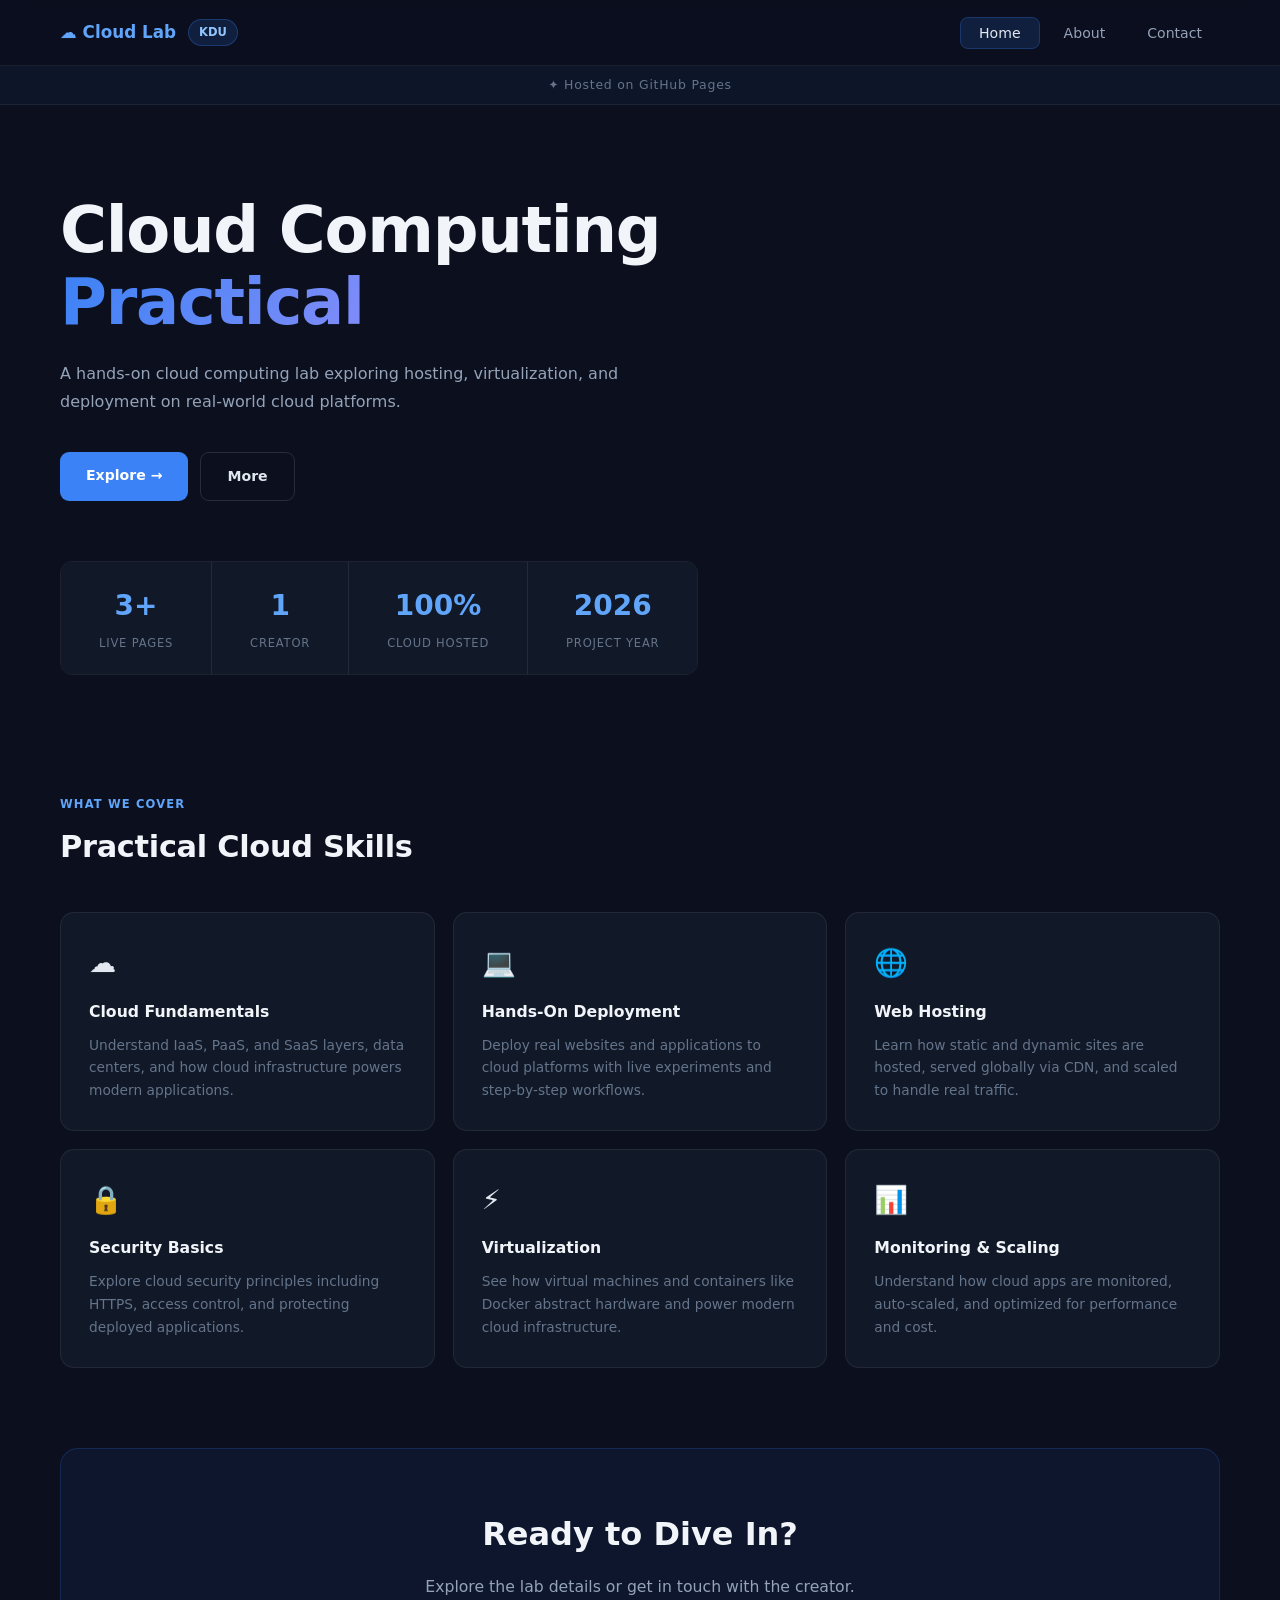
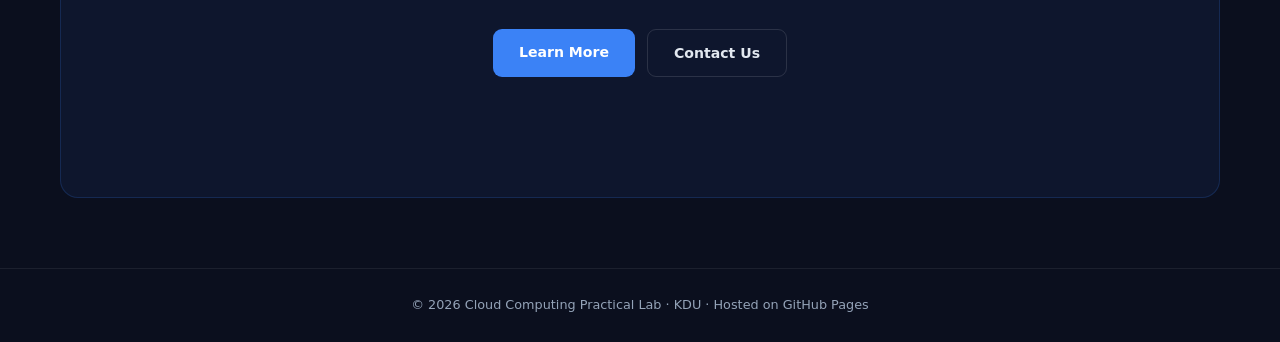
==== commit 3ed83a21: "Update index.html" ====
--- a/index.html
+++ b/index.html
@@ -3,7 +3,7 @@
 <head>
   <meta charset="UTF-8" />
   <meta name="viewport" content="width=device-width, initial-scale=1.0" />
-  <title>Home | Cloud Computing Lab</title>
+  <title>Home | Cloud Computing </title>
   <link rel="stylesheet" href="style.css" />
 </head>
 <body>
@@ -27,11 +27,11 @@
   <!-- HERO -->
   <section class="hero">
     <div class="hero-inner">
-      <h1 class="hero-heading">Your Gateway to<br /><span class="hero-highlight">Modern Cloud</span></h1>
+      <h1 class="hero-heading">Cloud Computing<br /><span class="hero-highlight">Practical</span></h1>
       <p class="hero-desc">A hands-on cloud computing lab exploring hosting, virtualization, and deployment on real-world cloud platforms.</p>
       <div class="btn-group">
-        <a href="about.html" class="btn btn-blue">Explore the Lab &rarr;</a>
-        <a href="contact.html" class="btn btn-outline">Meet the Creator</a>
+        <a href="about.html" class="btn btn-blue">Explore &rarr;</a>
+        <a href="contact.html" class="btn btn-outline">More</a>
       </div>
     </div>
 
--- a/style.css
+++ b/style.css
@@ -1,135 +1,125 @@
-:root {
-  --bg: #0a0f1e;
-  --bg2: #0f1629;
-  --surface: #111827;
-  --surface2: #1a2235;
-  --border: rgba(255,255,255,0.07);
-  --accent: #3b82f6;
-  --accent2: #60a5fa;
-  --text: #f1f5f9;
-  --text-dim: #94a3b8;
-  --radius: 14px;
-}
-
+/* ── Reset ── */
 *, *::before, *::after { margin: 0; padding: 0; box-sizing: border-box; }
-body { font-family: 'Inter', sans-serif; background: var(--bg); color: var(--text); min-height: 100vh; }
+body { font-family: 'Segoe UI', system-ui, sans-serif; background: #0b0f1e; color: #e2e8f0; min-height: 100vh; font-size: 16px; line-height: 1.6; }
 a { text-decoration: none; color: inherit; }
 ul { list-style: none; }
+p { color: #94a3b8; }
 
-/* NAV */
-.nav { display: flex; align-items: center; justify-content: space-between; padding: 0 64px; height: 68px; background: rgba(10,15,30,0.85); backdrop-filter: blur(16px); border-bottom: 1px solid var(--border); position: sticky; top: 0; z-index: 100; }
+/* ── Navbar ── */
+.navbar { display: flex; align-items: center; justify-content: space-between; padding: 0 60px; height: 66px; background: rgba(11,15,30,0.9); backdrop-filter: blur(14px); border-bottom: 1px solid rgba(255,255,255,0.07); position: sticky; top: 0; z-index: 999; }
 .nav-brand { display: flex; align-items: center; gap: 12px; }
-.nav-logo { font-size: 1.1rem; font-weight: 700; color: var(--accent2); }
-.nav-uni { font-size: 0.75rem; background: rgba(59,130,246,0.15); border: 1px solid rgba(59,130,246,0.3); color: var(--accent2); padding: 3px 10px; border-radius: 100px; }
-.nav-links { display: flex; gap: 4px; }
-.nav-link { font-size: 0.9rem; padding: 8px 18px; border-radius: 8px; color: var(--text-dim); transition: color 0.2s, background 0.2s; }
-.nav-link:hover { color: var(--text); background: rgba(255,255,255,0.05); }
-.nav-link.active { color: var(--text); background: rgba(59,130,246,0.15); border: 1px solid rgba(59,130,246,0.25); }
+.nav-title { font-size: 1.05rem; font-weight: 700; color: #60a5fa; }
+.nav-badge { font-size: 0.72rem; font-weight: 600; background: rgba(59,130,246,0.15); border: 1px solid rgba(59,130,246,0.3); color: #93c5fd; padding: 3px 10px; border-radius: 999px; }
+.nav-menu { display: flex; gap: 6px; }
+.nav-link { font-size: 0.88rem; font-weight: 500; padding: 7px 18px; border-radius: 8px; color: #94a3b8; transition: background 0.2s, color 0.2s; }
+.nav-link:hover { background: rgba(255,255,255,0.06); color: #e2e8f0; }
+.nav-link.active { background: rgba(59,130,246,0.15); border: 1px solid rgba(59,130,246,0.25); color: #e2e8f0; }
 
-/* HOSTED BAR */
-.hosted-bar { text-align: center; padding: 10px; font-size: 0.78rem; color: var(--text-dim); background: rgba(59,130,246,0.06); border-bottom: 1px solid var(--border); letter-spacing: 0.05em; }
+/* ── Hosted bar ── */
+.hosted-bar { text-align: center; padding: 9px 16px; font-size: 0.78rem; color: #64748b; background: rgba(59,130,246,0.05); border-bottom: 1px solid rgba(255,255,255,0.06); letter-spacing: 0.06em; }
 
-/* HERO */
-.hero { padding: 100px 64px 60px; max-width: 860px; }
-.hero-title { font-size: clamp(2.8rem, 6vw, 4.5rem); font-weight: 700; line-height: 1.1; letter-spacing: -0.02em; margin-bottom: 24px; }
-.gradient-text { background: linear-gradient(135deg, #3b82f6, #818cf8, #60a5fa); -webkit-background-clip: text; -webkit-text-fill-color: transparent; background-clip: text; }
-.hero-sub { font-size: 1.05rem; color: var(--text-dim); line-height: 1.75; max-width: 600px; margin-bottom: 40px; }
-.hero-btns { display: flex; gap: 14px; flex-wrap: wrap; margin-bottom: 64px; }
+/* ── Hero ── */
+.hero { padding: 90px 60px 50px; }
+.hero-heading { font-size: clamp(2.4rem, 5vw, 4rem); font-weight: 700; line-height: 1.12; letter-spacing: -0.02em; color: #f1f5f9; margin-bottom: 22px; }
+.hero-highlight { background: linear-gradient(120deg, #3b82f6, #818cf8); -webkit-background-clip: text; -webkit-text-fill-color: transparent; background-clip: text; }
+.hero-desc { font-size: 1rem; color: #94a3b8; max-width: 580px; margin-bottom: 36px; line-height: 1.75; }
 
-/* BUTTONS */
-.btn { display: inline-block; padding: 13px 28px; border-radius: 10px; font-size: 0.9rem; font-weight: 600; transition: all 0.2s; cursor: pointer; border: none; }
-.btn-primary { background: var(--accent); color: #fff; }
-.btn-primary:hover { background: #2563eb; transform: translateY(-1px); box-shadow: 0 6px 24px rgba(59,130,246,0.35); }
-.btn-outline { background: transparent; color: var(--text); border: 1px solid var(--border); }
-.btn-outline:hover { background: var(--surface); border-color: rgba(255,255,255,0.15); transform: translateY(-1px); }
+/* ── Buttons ── */
+.btn-group { display: flex; gap: 12px; flex-wrap: wrap; margin-bottom: 60px; }
+.btn-group.centered { justify-content: center; }
+.btn { display: inline-block; padding: 12px 26px; border-radius: 9px; font-size: 0.88rem; font-weight: 600; transition: transform 0.18s, box-shadow 0.18s, background 0.18s; cursor: pointer; }
+.btn-blue { background: #3b82f6; color: #fff; }
+.btn-blue:hover { background: #2563eb; transform: translateY(-1px); box-shadow: 0 6px 20px rgba(59,130,246,0.35); }
+.btn-outline { background: transparent; color: #e2e8f0; border: 1px solid rgba(255,255,255,0.12); }
+.btn-outline:hover { background: rgba(255,255,255,0.06); transform: translateY(-1px); }
 
-/* STATS */
-.stats-row { display: flex; gap: 0; border: 1px solid var(--border); border-radius: var(--radius); overflow: hidden; width: fit-content; }
-.stat-box { padding: 24px 40px; text-align: center; border-right: 1px solid var(--border); background: var(--surface); }
-.stat-box:last-child { border-right: none; }
-.stat-n { display: block; font-size: 1.8rem; font-weight: 700; color: var(--accent2); }
-.stat-l { display: block; font-size: 0.75rem; color: var(--text-dim); margin-top: 4px; text-transform: uppercase; letter-spacing: 0.06em; }
+/* ── Stats bar ── */
+.stats-bar { display: inline-flex; border: 1px solid rgba(255,255,255,0.08); border-radius: 12px; overflow: hidden; }
+.stat { padding: 22px 38px; text-align: center; background: #111827; border-right: 1px solid rgba(255,255,255,0.08); }
+.stat:last-child { border-right: none; }
+.stat-number { display: block; font-size: 1.75rem; font-weight: 700; color: #60a5fa; }
+.stat-label { display: block; font-size: 0.72rem; color: #64748b; margin-top: 5px; text-transform: uppercase; letter-spacing: 0.07em; }
 
-/* FEATURES */
-.features { padding: 80px 64px; }
-.features-header { margin-bottom: 48px; }
-.section-tag { font-size: 0.75rem; text-transform: uppercase; letter-spacing: 0.1em; color: var(--accent2); margin-bottom: 12px; display: block; }
-.features-header h2 { font-size: 2rem; font-weight: 700; }
-.cards-grid { display: grid; grid-template-columns: repeat(3, 1fr); gap: 20px; }
-.card { background: var(--surface); border: 1px solid var(--border); border-radius: var(--radius); padding: 32px; transition: border-color 0.25s, transform 0.25s; }
-.card:hover { border-color: rgba(59,130,246,0.3); transform: translateY(-3px); }
-.card-icon { font-size: 1.8rem; margin-bottom: 16px; }
-.card h3 { font-size: 1rem; font-weight: 600; margin-bottom: 10px; }
-.card p { font-size: 0.88rem; color: var(--text-dim); line-height: 1.65; }
+/* ── Sections ── */
+.section { padding: 70px 60px; }
+.section-label { font-size: 0.72rem; text-transform: uppercase; letter-spacing: 0.1em; color: #60a5fa; font-weight: 600; margin-bottom: 10px; }
+.section-title { font-size: 1.9rem; font-weight: 700; color: #f1f5f9; margin-bottom: 40px; letter-spacing: -0.01em; }
 
-/* CTA */
-.cta { margin: 0 64px 80px; background: linear-gradient(135deg, rgba(59,130,246,0.1), rgba(129,140,248,0.08)); border: 1px solid rgba(59,130,246,0.2); border-radius: 20px; padding: 64px; text-align: center; }
-.cta h2 { font-size: 2rem; font-weight: 700; margin-bottom: 16px; }
-.cta p { color: var(--text-dim); margin-bottom: 32px; font-size: 1rem; }
+/* ── Cards ── */
+.card-grid { display: grid; grid-template-columns: repeat(3, 1fr); gap: 18px; }
+.card { background: #111827; border: 1px solid rgba(255,255,255,0.07); border-radius: 14px; padding: 28px; transition: border-color 0.22s, transform 0.22s; }
+.card:hover { border-color: rgba(59,130,246,0.35); transform: translateY(-3px); }
+.card-icon { font-size: 1.7rem; margin-bottom: 14px; }
+.card h3 { font-size: 0.98rem; font-weight: 600; color: #f1f5f9; margin-bottom: 10px; }
+.card p { font-size: 0.86rem; color: #64748b; line-height: 1.65; }
 
-/* PAGE HEADER */
-.page-header { padding: 60px 64px 40px; border-bottom: 1px solid var(--border); }
-.breadcrumb { font-size: 0.8rem; color: var(--text-dim); margin-bottom: 20px; }
-.page-header h1 { font-size: clamp(2rem, 4vw, 3rem); font-weight: 700; letter-spacing: -0.02em; margin-bottom: 16px; }
-.page-header p { font-size: 1rem; color: var(--text-dim); max-width: 620px; line-height: 1.7; }
+/* ── CTA ── */
+.cta-section { margin: 10px 60px 70px; background: rgba(59,130,246,0.07); border: 1px solid rgba(59,130,246,0.18); border-radius: 18px; padding: 60px 40px; text-align: center; }
+.cta-section h2 { font-size: 2rem; font-weight: 700; color: #f1f5f9; margin-bottom: 14px; }
+.cta-section p { margin-bottom: 30px; font-size: 0.98rem; }
 
-/* MISSION */
-.mission { display: grid; grid-template-columns: 1fr 1fr; gap: 64px; padding: 80px 64px; align-items: start; }
-.mission-text h2 { font-size: 1.8rem; font-weight: 700; margin-bottom: 20px; }
-.mission-text p { color: var(--text-dim); line-height: 1.75; margin-bottom: 16px; font-size: 0.95rem; }
-.mission-list ul { display: flex; flex-direction: column; gap: 12px; margin-top: 16px; }
-.mission-list ul li { font-size: 0.9rem; color: var(--text-dim); padding: 12px 16px; background: var(--surface); border: 1px solid var(--border); border-radius: 8px; border-left: 3px solid var(--accent); }
+/* ── Page header ── */
+.page-header { padding: 56px 60px 38px; border-bottom: 1px solid rgba(255,255,255,0.07); }
+.breadcrumb { font-size: 0.8rem; color: #475569; margin-bottom: 18px; }
+.page-header h1 { font-size: clamp(1.8rem, 4vw, 2.8rem); font-weight: 700; color: #f1f5f9; letter-spacing: -0.02em; margin-bottom: 14px; }
+.page-header p { font-size: 0.97rem; max-width: 600px; line-height: 1.75; }
 
-/* PHASES */
-.phases { padding: 0 64px 80px; }
-.phases-grid { display: grid; grid-template-columns: repeat(4, 1fr); gap: 20px; }
-.phase-card { background: var(--surface); border: 1px solid var(--border); border-radius: var(--radius); padding: 28px; transition: border-color 0.25s; }
-.phase-card:hover { border-color: rgba(59,130,246,0.3); }
-.phase-num { font-size: 0.72rem; text-transform: uppercase; letter-spacing: 0.1em; color: var(--accent2); font-weight: 600; display: block; margin-bottom: 12px; }
-.phase-card h3 { font-size: 0.95rem; font-weight: 600; margin-bottom: 10px; }
-.phase-card p { font-size: 0.85rem; color: var(--text-dim); line-height: 1.6; }
+/* ── Mission ── */
+.mission-section { display: grid; grid-template-columns: 1fr 1fr; gap: 60px; padding: 70px 60px; align-items: start; }
+.mission-left h2 { margin-bottom: 18px; }
+.mission-left p { font-size: 0.93rem; line-height: 1.75; margin-bottom: 14px; }
+.learn-list { display: flex; flex-direction: column; gap: 10px; margin-top: 14px; }
+.learn-list li { font-size: 0.88rem; color: #94a3b8; padding: 12px 16px 12px 20px; background: #111827; border: 1px solid rgba(255,255,255,0.07); border-left: 3px solid #3b82f6; border-radius: 0 8px 8px 0; line-height: 1.55; }
 
-/* CONTACT */
-.contact-section { padding: 64px; }
-.contact-top { display: grid; grid-template-columns: 1fr 1fr; gap: 40px; align-items: start; }
-.contact-info-box h2 { font-size: 1.8rem; font-weight: 700; margin-bottom: 8px; }
-.info-items { display: flex; flex-direction: column; gap: 16px; }
-.info-item { display: flex; align-items: center; gap: 16px; background: var(--surface); border: 1px solid var(--border); border-radius: 10px; padding: 16px 20px; }
-.info-icon { font-size: 1.3rem; }
-.info-label { display: block; font-size: 0.72rem; color: var(--text-dim); text-transform: uppercase; letter-spacing: 0.06em; margin-bottom: 2px; }
-.info-val { font-size: 0.95rem; font-weight: 500; }
+/* ── Phase grid ── */
+.phase-grid { display: grid; grid-template-columns: repeat(4, 1fr); gap: 18px; }
+.phase-card { background: #111827; border: 1px solid rgba(255,255,255,0.07); border-radius: 14px; padding: 26px; transition: border-color 0.22s; }
+.phase-card:hover { border-color: rgba(59,130,246,0.35); }
+.phase-tag { display: inline-block; font-size: 0.7rem; font-weight: 600; text-transform: uppercase; letter-spacing: 0.1em; color: #60a5fa; margin-bottom: 12px; }
+.phase-card h3 { font-size: 0.94rem; font-weight: 600; color: #f1f5f9; margin-bottom: 10px; }
+.phase-card p { font-size: 0.84rem; color: #64748b; line-height: 1.6; }
 
-/* CREATOR CARD */
-.creator-card { background: var(--surface); border: 1px solid var(--border); border-radius: 18px; padding: 36px; }
-.creator-card h2 { font-size: 1.5rem; font-weight: 700; margin-bottom: 24px; }
-.creator-profile { display: flex; align-items: center; gap: 16px; margin-bottom: 32px; padding: 20px; background: rgba(59,130,246,0.06); border: 1px solid rgba(59,130,246,0.15); border-radius: 12px; }
-.creator-avatar { width: 56px; height: 56px; border-radius: 14px; background: linear-gradient(135deg, #3b82f6, #818cf8); display: flex; align-items: center; justify-content: center; font-size: 1rem; font-weight: 700; color: #fff; flex-shrink: 0; }
-.creator-profile h3 { font-size: 1rem; font-weight: 600; }
-.creator-profile p { font-size: 0.82rem; color: var(--text-dim); margin-top: 4px; }
-.creator-details { display: flex; flex-direction: column; gap: 12px; }
-.creator-detail { display: flex; align-items: center; gap: 16px; padding: 14px 16px; border: 1px solid var(--border); border-radius: 10px; }
-.detail-num { font-size: 0.85rem; font-weight: 700; color: var(--accent2); min-width: 28px; }
-.detail-label { display: block; font-size: 0.7rem; color: var(--text-dim); text-transform: uppercase; letter-spacing: 0.06em; margin-bottom: 2px; }
-.detail-val { font-size: 0.88rem; font-weight: 500; }
+/* ── Contact page ── */
+.contact-body { display: grid; grid-template-columns: 1fr 1fr; gap: 40px; padding: 60px; align-items: start; }
+.contact-intro { font-size: 0.94rem; margin-bottom: 30px; line-height: 1.75; }
+.info-list { display: flex; flex-direction: column; gap: 12px; }
+.info-row { display: flex; align-items: center; gap: 16px; background: #111827; border: 1px solid rgba(255,255,255,0.07); border-radius: 10px; padding: 15px 20px; }
+.info-icon { font-size: 1.25rem; flex-shrink: 0; }
+.info-label { display: block; font-size: 0.7rem; text-transform: uppercase; letter-spacing: 0.07em; color: #475569; margin-bottom: 3px; }
+.info-value { display: block; font-size: 0.92rem; font-weight: 500; color: #e2e8f0; }
 
-/* FOOTER */
-.footer { text-align: center; padding: 28px; font-size: 0.8rem; color: var(--text-dim); border-top: 1px solid var(--border); }
+/* ── Creator card ── */
+.creator-card { background: #111827; border: 1px solid rgba(255,255,255,0.07); border-radius: 16px; padding: 36px; }
+.creator-card .section-title { margin-bottom: 24px; }
+.creator-profile { display: flex; align-items: center; gap: 16px; background: rgba(59,130,246,0.07); border: 1px solid rgba(59,130,246,0.18); border-radius: 12px; padding: 18px 20px; margin-bottom: 24px; }
+.creator-avatar { width: 52px; height: 52px; border-radius: 12px; background: linear-gradient(135deg, #3b82f6, #818cf8); display: flex; align-items: center; justify-content: center; font-size: 0.95rem; font-weight: 700; color: #fff; flex-shrink: 0; }
+.creator-name { font-size: 1rem; font-weight: 600; color: #f1f5f9; margin-bottom: 4px; }
+.creator-role { font-size: 0.82rem; color: #64748b; }
+.creator-details { display: flex; flex-direction: column; gap: 10px; }
+.creator-row { display: flex; align-items: center; gap: 16px; padding: 13px 16px; border: 1px solid rgba(255,255,255,0.07); border-radius: 9px; }
+.detail-num { font-size: 0.88rem; font-weight: 700; color: #60a5fa; min-width: 26px; text-align: center; }
 
-/* RESPONSIVE */
-@media (max-width: 900px) {
-  .nav { padding: 0 24px; }
-  .hero, .features, .cta, .contact-section, .mission, .phases { padding-left: 24px; padding-right: 24px; }
-  .cta { margin: 0 24px 60px; }
-  .cards-grid { grid-template-columns: 1fr 1fr; }
-  .phases-grid { grid-template-columns: 1fr 1fr; }
-  .mission { grid-template-columns: 1fr; gap: 40px; }
-  .contact-top { grid-template-columns: 1fr; }
-  .stats-row { flex-wrap: wrap; width: 100%; }
-  .stat-box { flex: 1 1 45%; border-right: 1px solid var(--border); }
+/* ── Footer ── */
+.footer { text-align: center; padding: 26px; font-size: 0.8rem; color: #334155; border-top: 1px solid rgba(255,255,255,0.07); }
+
+/* ── Responsive ── */
+@media (max-width: 960px) {
+  .navbar, .hero, .section, .page-header, .mission-section, .contact-body { padding-left: 24px; padding-right: 24px; }
+  .cta-section { margin-left: 24px; margin-right: 24px; }
+  .card-grid { grid-template-columns: repeat(2, 1fr); }
+  .phase-grid { grid-template-columns: repeat(2, 1fr); }
+  .mission-section { grid-template-columns: 1fr; gap: 40px; }
+  .contact-body { grid-template-columns: 1fr; }
+  .stats-bar { display: grid; grid-template-columns: repeat(2, 1fr); width: 100%; }
+  .stat { border-right: none; border-bottom: 1px solid rgba(255,255,255,0.08); }
+  .stat:nth-child(odd) { border-right: 1px solid rgba(255,255,255,0.08); }
+  .stat:last-child, .stat:nth-last-child(2):nth-child(odd) { border-bottom: none; }
 }
 
 @media (max-width: 600px) {
-  .cards-grid { grid-template-columns: 1fr; }
-  .phases-grid { grid-template-columns: 1fr; }
-  .hero-title { font-size: 2.2rem; }
+  .card-grid { grid-template-columns: 1fr; }
+  .phase-grid { grid-template-columns: 1fr; }
+  .hero-heading { font-size: 2rem; }
+  .nav-menu { gap: 2px; }
+  .nav-link { padding: 7px 12px; }
 }
